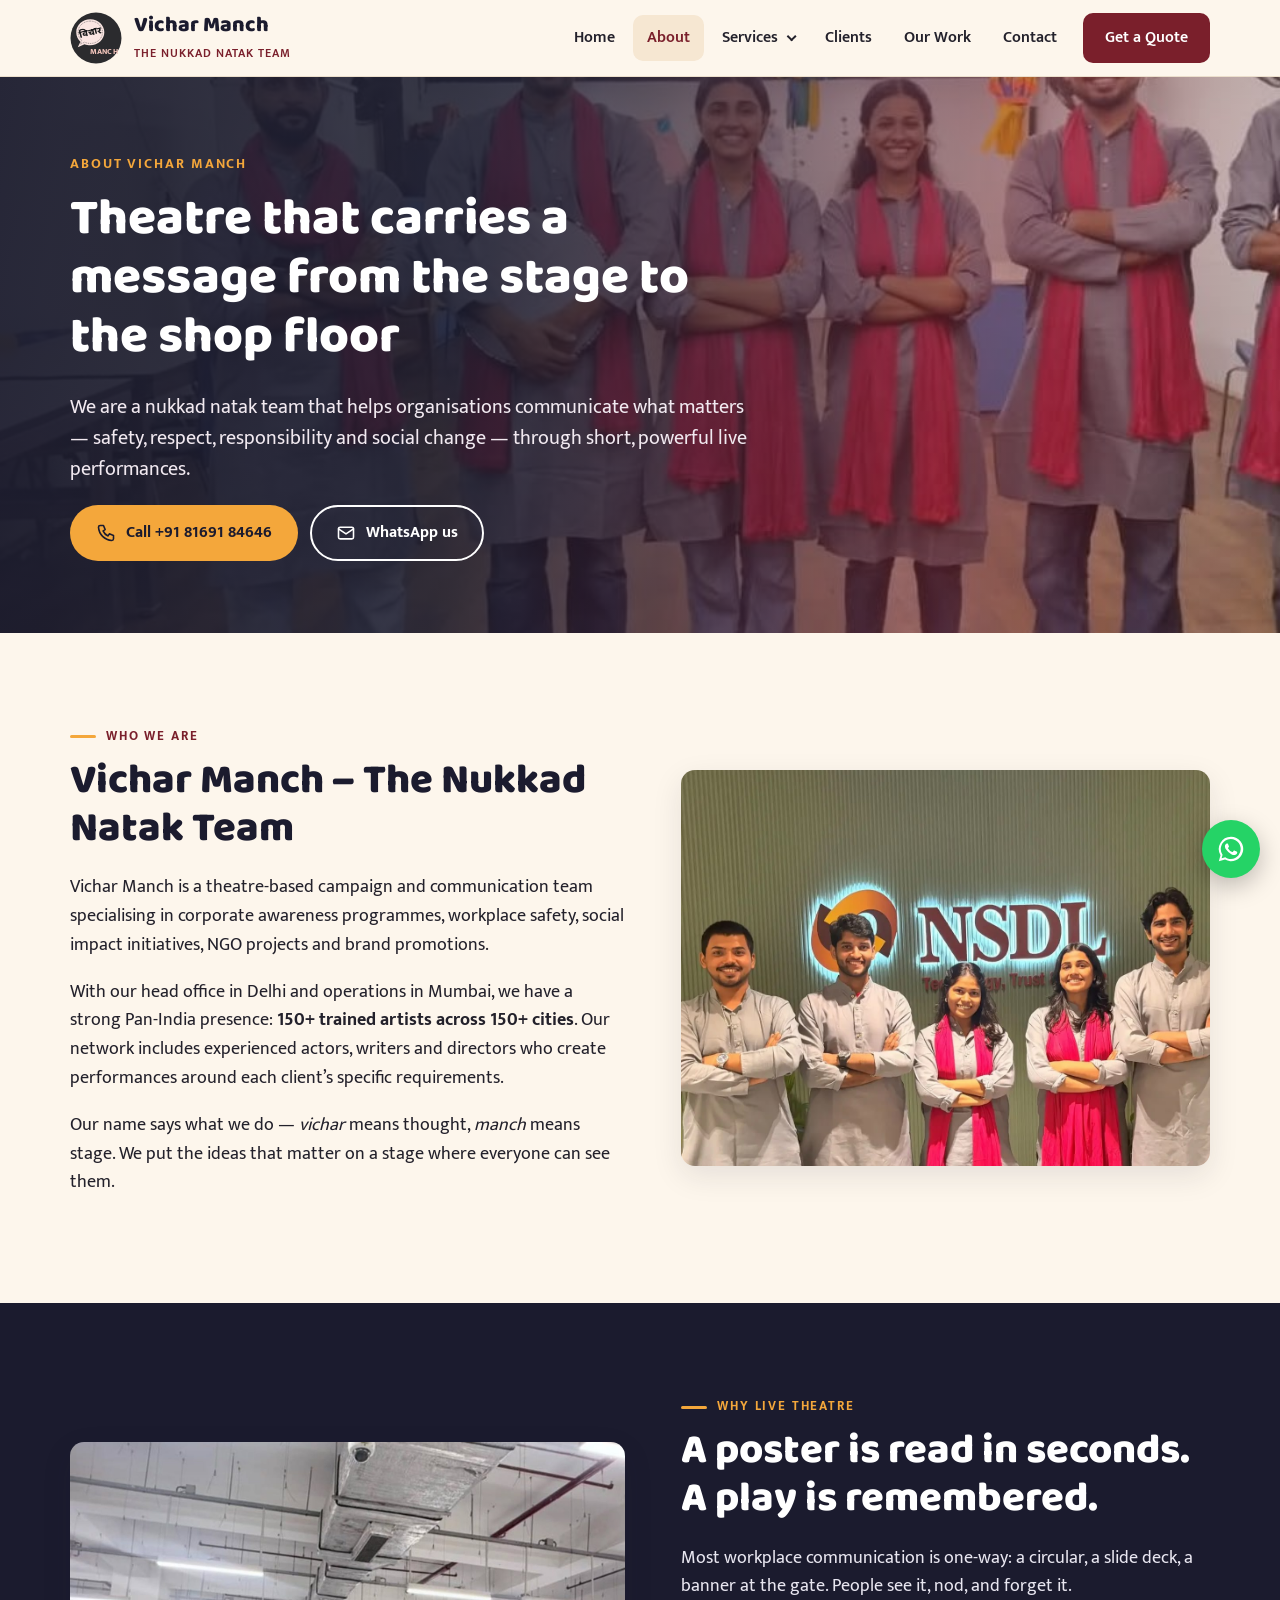
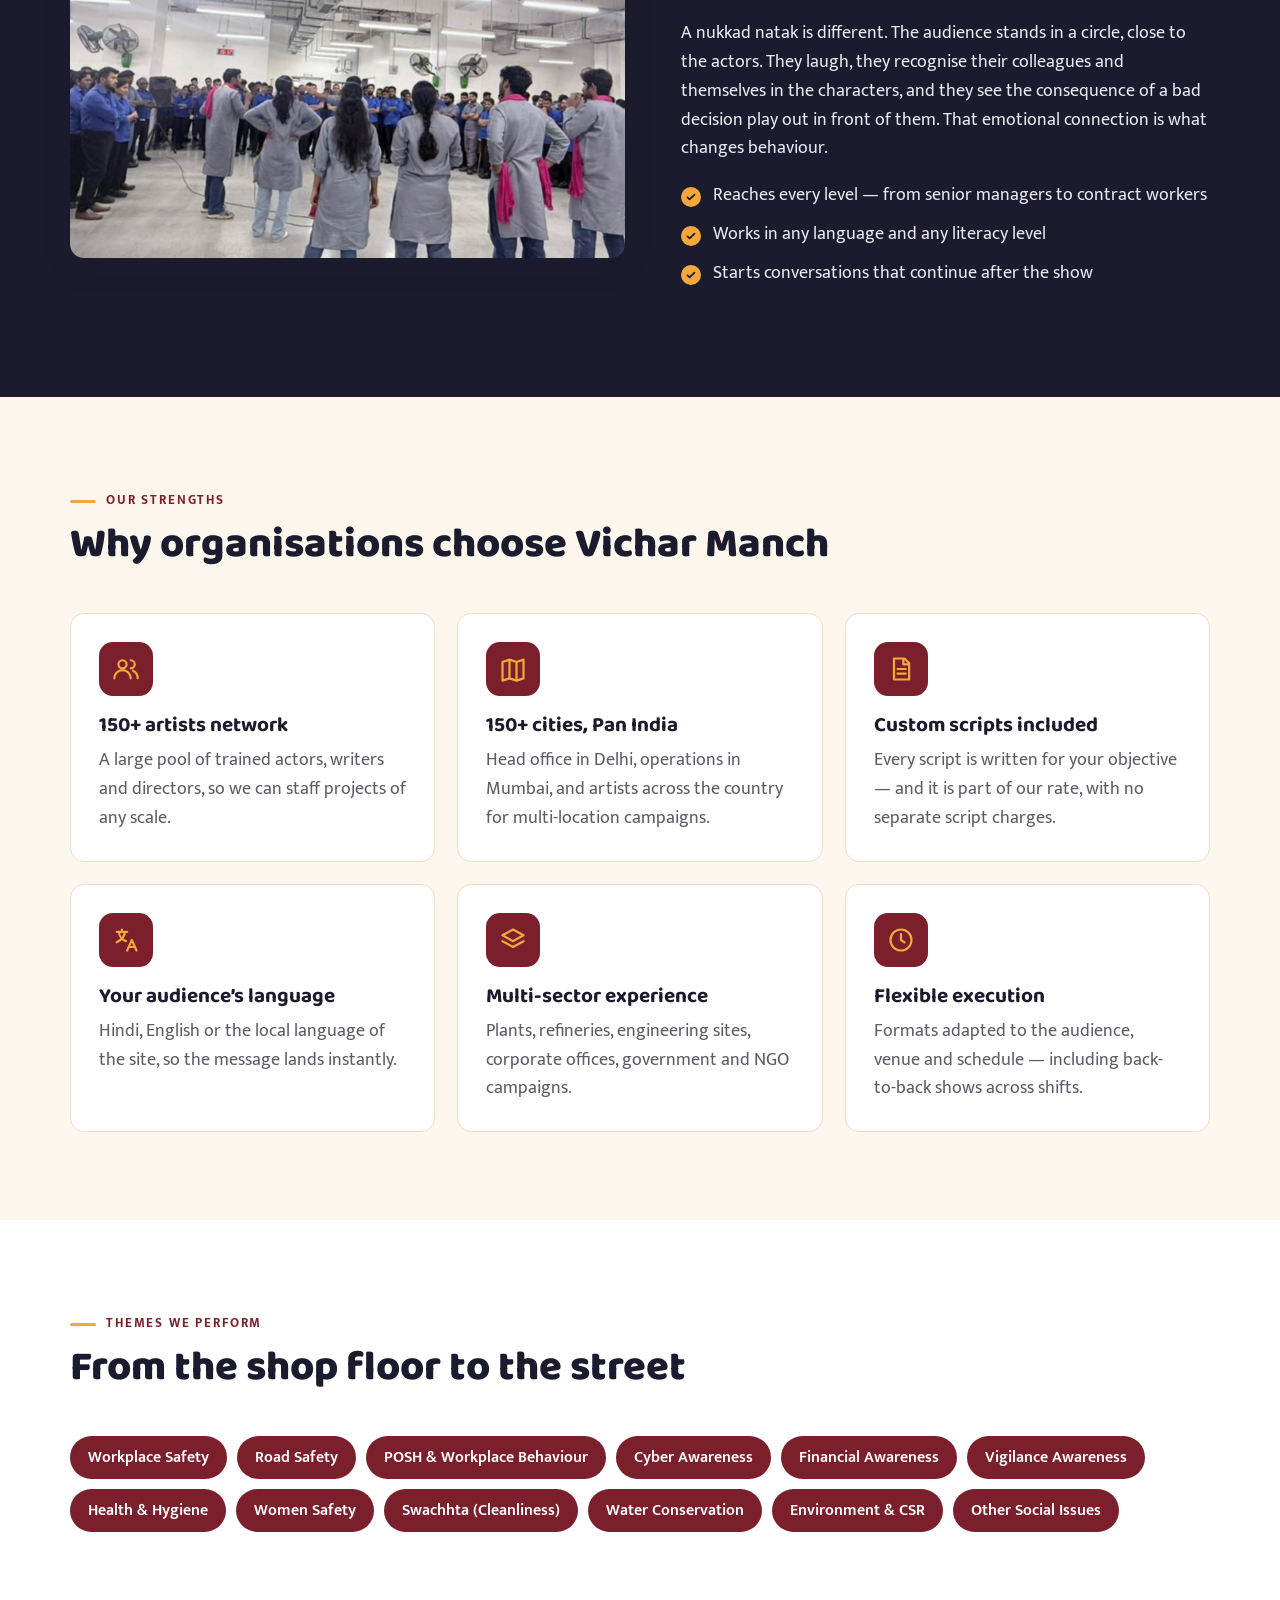
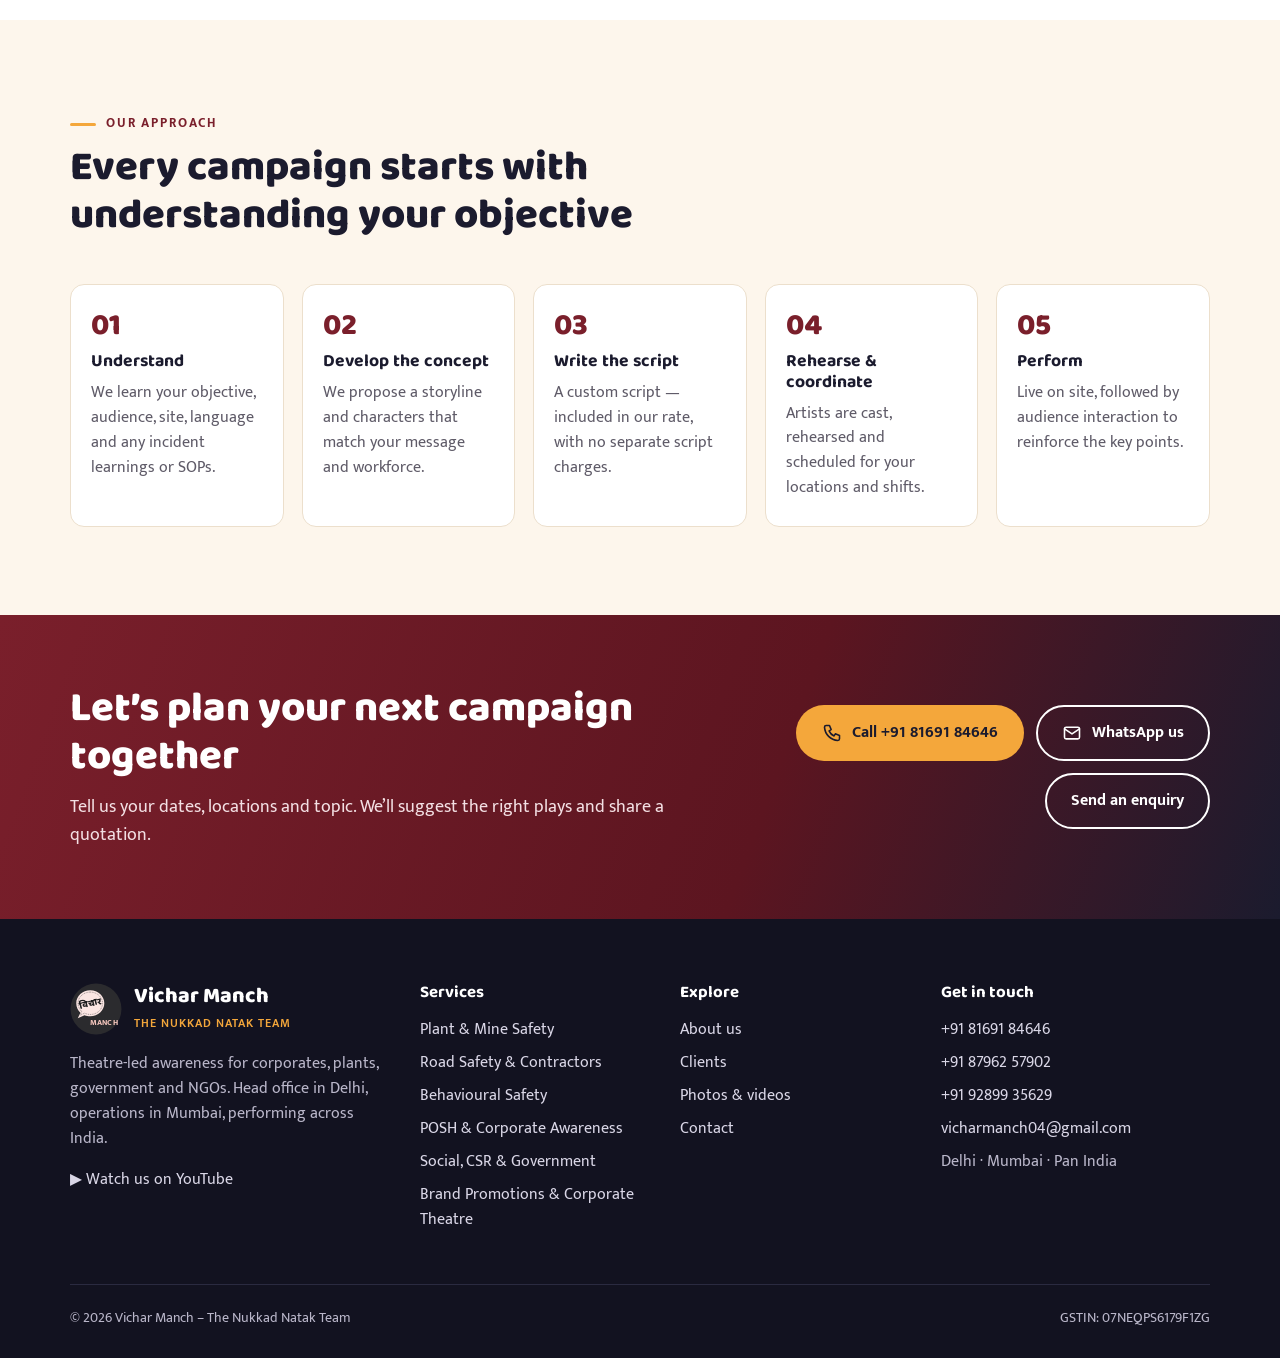
==== site/about.html @ 6f8fef76 "Fix Netlify "Page not found": publish the site/ folder Netlify was serving the repository root, whic" ====
<!doctype html>
<html lang="en">
<head>
<meta charset="utf-8">
<meta name="viewport" content="width=device-width, initial-scale=1">
<title>About Us | Vichar Manch</title>
<meta name="description" content="About Vichar Manch, a Delhi and Mumbai based nukkad natak team with 150+ artists across 150+ cities, creating custom awareness plays for corporates, government and NGOs.">
<link rel="canonical" href="https://vichaarmanch.netlify.app/about.html">
<meta property="og:type" content="website">
<meta property="og:title" content="About Us | Vichar Manch">
<meta property="og:description" content="About Vichar Manch, a Delhi and Mumbai based nukkad natak team with 150+ artists across 150+ cities, creating custom awareness plays for corporates, government and NGOs.">
<meta property="og:image" content="https://vichaarmanch.netlify.app/assets/img/team-dhol.jpg">
<meta name="theme-color" content="#7a1f2b">
<link rel="icon" href="assets/img/logo.svg" type="image/svg+xml">
<link rel="preconnect" href="https://fonts.googleapis.com">
<link rel="preconnect" href="https://fonts.gstatic.com" crossorigin>
<link href="https://fonts.googleapis.com/css2?family=Baloo+2:wght@600;700;800&family=Mukta:wght@400;500;600;700;800&display=swap" rel="stylesheet">
<link rel="stylesheet" href="assets/css/style.css">
<script type="application/ld+json">{"@context": "https://schema.org", "@type": "PerformingGroup", "name": "Vichar Manch – The Nukkad Natak Team", "alternateName": "Vichar Manch", "email": "vicharmanch04@gmail.com", "telephone": ["+918169184646", "+918796257902", "+919289935629"], "areaServed": "India", "sameAs": ["https://www.youtube.com/@Vicharmanchnukkadteam"], "address": {"@type": "PostalAddress", "addressLocality": "Delhi", "addressCountry": "IN"}, "description": "Nukkad natak (street theatre) team for corporate safety, POSH, CSR, government and brand awareness campaigns across India."}</script>
</head>
<body>
<a class="skip" href="#main">Skip to content</a>
<header class="site-header">
  <div class="wrap nav">
    <a class="brand" href="index.html" aria-label="Vichar Manch home"><svg viewBox="0 0 200 200" role="img" aria-label="Vichar Manch logo">
<circle cx="100" cy="100" r="98" fill="#2b2b2e"/>
<path d="M78 28c-30 0-54 22-54 50 0 14 6 27 16 36l-10 22 26-12c7 3 14 4 22 4 30 0 54-22 54-50S108 28 78 28z" fill="#fbe6e3"/>
<path d="M78 35c-26 0-47 19-47 43 0 12 5 23 14 31l-6 15 17-8c7 3 14 5 22 5 26 0 47-19 47-43S104 35 78 35z" fill="none" stroke="#2b2b2e" stroke-width="1.6" stroke-dasharray="4 3"/>
<text x="78" y="90" text-anchor="middle" font-family="'Baloo 2','Mukta',sans-serif" font-weight="800" font-size="36" fill="#1d1d1f" transform="rotate(-14 78 80)">विचार</text>
<text x="130" y="162" text-anchor="middle" font-family="'Mukta',Arial,sans-serif" font-weight="800" font-size="30" letter-spacing="1" fill="#f2c4bb">MANCH</text>
</svg><span><span class="brand-name">Vichar Manch</span><span class="brand-sub">The Nukkad Natak Team</span></span></a>
    <button class="nav-toggle" aria-label="Open menu" aria-expanded="false" aria-controls="menu"><span></span><span></span><span></span></button>
    <ul class="menu" id="menu">
      <li><a href="index.html">Home</a></li><li><a href="about.html" aria-current="page">About</a></li><li class="has-sub"><a href="services.html">Services</a><ul class="submenu"><li><a href="services/plant-mine-safety-plays.html">Plant &amp; Mine Safety</a></li><li><a href="services/road-safety-contractor-awareness.html">Road Safety &amp; Contractors</a></li><li><a href="services/behavioural-safety.html">Behavioural Safety</a></li><li><a href="services/posh-corporate-awareness.html">POSH &amp; Corporate Awareness</a></li><li><a href="services/social-awareness-csr-government.html">Social, CSR &amp; Government</a></li><li><a href="services/brand-promotions-corporate-theatre.html">Brand Promotions &amp; Corporate Theatre</a></li></ul></li><li><a href="clients.html">Clients</a></li><li><a href="gallery.html">Our Work</a></li><li><a href="contact.html">Contact</a></li>
      <li class="nav-cta"><a class="btn btn-maroon" href="contact.html">Get a Quote</a></li>
    </ul>
  </div>
</header>
<main id="main">
<section class="hero page-hero">
  <div class="hero-bg" style="background-image:url('assets/img/team-dhol.jpg')" aria-hidden="true"></div>
  <div class="wrap">
    <span class="eyebrow">About Vichar Manch</span>
    <h1>Theatre that carries a message from the stage to the shop floor</h1>
    <p class="lead">We are a nukkad natak team that helps organisations communicate what matters — safety, respect, responsibility and social change — through short, powerful live performances.</p>
    
    <div class="btn-row"><a class="btn btn-gold" href="tel:+918169184646"><svg class="" viewBox="0 0 24 24" fill="none" stroke="currentColor" stroke-width="1.9" stroke-linecap="round" stroke-linejoin="round" aria-hidden="true"><path d="M5 3h4l2 5-2.5 1.5a11 11 0 0 0 6 6L16 13l5 2v4a2 2 0 0 1-2 2A17 17 0 0 1 3 5a2 2 0 0 1 2-2z"/></svg>Call +91 81691 84646</a><a class="btn btn-ghost" href="https://wa.me/918169184646" target="_blank" rel="noopener"><svg class="" viewBox="0 0 24 24" fill="none" stroke="currentColor" stroke-width="1.9" stroke-linecap="round" stroke-linejoin="round" aria-hidden="true"><rect x="3" y="5" width="18" height="14" rx="2"/><path d="M3 7l9 6 9-6"/></svg>WhatsApp us</a></div>
  </div>
</section><section class="section"><div class="wrap split">
  <div class="reveal">
    <span class="kicker">Who we are</span>
    <h2>Vichar Manch – The Nukkad Natak Team</h2>
    <p>Vichar Manch is a theatre-based campaign and communication team specialising in corporate awareness programmes, workplace safety, social impact initiatives, NGO projects and brand promotions.</p>
    <p>With our head office in Delhi and operations in Mumbai, we have a strong Pan-India presence: <b>150+ trained artists across 150+ cities</b>. Our network includes experienced actors, writers and directors who create performances around each client’s specific requirements.</p>
    <p>Our name says what we do — <i>vichar</i> means thought, <i>manch</i> means stage. We put the ideas that matter on a stage where everyone can see them.</p>
  </div>
  <div class="photo-stack reveal"><img src="assets/img/nsdl-1.jpg" alt="Vichar Manch team at NSDL" loading="lazy"></div>
</div></section><section class="section dark"><div class="wrap split reverse">
  <div class="reveal">
    <span class="kicker">Why live theatre</span>
    <h2>A poster is read in seconds. A play is remembered.</h2>
    <p>Most workplace communication is one-way: a circular, a slide deck, a banner at the gate. People see it, nod, and forget it.</p>
    <p>A nukkad natak is different. The audience stands in a circle, close to the actors. They laugh, they recognise their colleagues and themselves in the characters, and they see the consequence of a bad decision play out in front of them. That emotional connection is what changes behaviour.</p>
    <ul class="checks"><li>Reaches every level — from senior managers to contract workers</li><li>Works in any language and any literacy level</li><li>Starts conversations that continue after the show</li></ul>
  </div>
  <div class="photo-stack reveal"><img src="assets/img/plant-hall-performance-4.jpg" alt="Plant workers standing in a circle around a Vichar Manch performance" loading="lazy"></div>
</div></section><section class="section"><div class="wrap">
  <div class="section-head reveal"><span class="kicker">Our strengths</span><h2>Why organisations choose Vichar Manch</h2></div>
  <div class="grid grid-3"><div class="card reveal"><span class="icon"><svg class="" viewBox="0 0 24 24" fill="none" stroke="currentColor" stroke-width="1.9" stroke-linecap="round" stroke-linejoin="round" aria-hidden="true"><circle cx="9" cy="8" r="3.5"/><path d="M2 20a7 7 0 0 1 14 0M16 4.5a3.5 3.5 0 0 1 0 7M18 13.5a7 7 0 0 1 4 6.5"/></svg></span><h3>150+ artists network</h3><p>A large pool of trained actors, writers and directors, so we can staff projects of any scale.</p></div><div class="card reveal"><span class="icon"><svg class="" viewBox="0 0 24 24" fill="none" stroke="currentColor" stroke-width="1.9" stroke-linecap="round" stroke-linejoin="round" aria-hidden="true"><path d="M9 4l6 2 6-2v16l-6 2-6-2-6 2V6zM9 4v16M15 6v16"/></svg></span><h3>150+ cities, Pan India</h3><p>Head office in Delhi, operations in Mumbai, and artists across the country for multi-location campaigns.</p></div><div class="card reveal"><span class="icon"><svg class="" viewBox="0 0 24 24" fill="none" stroke="currentColor" stroke-width="1.9" stroke-linecap="round" stroke-linejoin="round" aria-hidden="true"><path d="M6 3h9l4 4v14H6zM14 3v5h5M9 12h7M9 16h7"/></svg></span><h3>Custom scripts included</h3><p>Every script is written for your objective — and it is part of our rate, with no separate script charges.</p></div><div class="card reveal"><span class="icon"><svg class="" viewBox="0 0 24 24" fill="none" stroke="currentColor" stroke-width="1.9" stroke-linecap="round" stroke-linejoin="round" aria-hidden="true"><path d="M4 5h9M8.5 3v2M6 5c0 4 3 7 6 8M11 5c0 4-3 7-7 9M13 21l4-9 4 9M14.5 18h5"/></svg></span><h3>Your audience’s language</h3><p>Hindi, English or the local language of the site, so the message lands instantly.</p></div><div class="card reveal"><span class="icon"><svg class="" viewBox="0 0 24 24" fill="none" stroke="currentColor" stroke-width="1.9" stroke-linecap="round" stroke-linejoin="round" aria-hidden="true"><path d="M12 3l9 5-9 5-9-5zM3 13l9 5 9-5"/></svg></span><h3>Multi-sector experience</h3><p>Plants, refineries, engineering sites, corporate offices, government and NGO campaigns.</p></div><div class="card reveal"><span class="icon"><svg class="" viewBox="0 0 24 24" fill="none" stroke="currentColor" stroke-width="1.9" stroke-linecap="round" stroke-linejoin="round" aria-hidden="true"><circle cx="12" cy="12" r="9"/><path d="M12 7v5l3 2"/></svg></span><h3>Flexible execution</h3><p>Formats adapted to the audience, venue and schedule — including back-to-back shows across shifts.</p></div></div>
</div></section><section class="section alt"><div class="wrap">
  <div class="section-head reveal"><span class="kicker">Themes we perform</span><h2>From the shop floor to the street</h2></div>
  <ul class="pills reveal"><li>Workplace Safety</li><li>Road Safety</li><li>POSH &amp; Workplace Behaviour</li><li>Cyber Awareness</li><li>Financial Awareness</li><li>Vigilance Awareness</li><li>Health &amp; Hygiene</li><li>Women Safety</li><li>Swachhta (Cleanliness)</li><li>Water Conservation</li><li>Environment &amp; CSR</li><li>Other Social Issues</li></ul>
</div></section><section class="section"><div class="wrap">
  <div class="section-head reveal"><span class="kicker">Our approach</span><h2>Every campaign starts with understanding your objective</h2></div>
  <ol class="steps"><li class="reveal"><h3>Understand</h3><p>We learn your objective, audience, site, language and any incident learnings or SOPs.</p></li><li class="reveal"><h3>Develop the concept</h3><p>We propose a storyline and characters that match your message and workforce.</p></li><li class="reveal"><h3>Write the script</h3><p>A custom script — included in our rate, with no separate script charges.</p></li><li class="reveal"><h3>Rehearse &amp; coordinate</h3><p>Artists are cast, rehearsed and scheduled for your locations and shifts.</p></li><li class="reveal"><h3>Perform</h3><p>Live on site, followed by audience interaction to reinforce the key points.</p></li></ol>
</div></section><section class="cta"><div class="wrap">
  <div><h2>Let’s plan your next campaign together</h2><p>Tell us your dates, locations and topic. We’ll suggest the right plays and share a quotation.</p></div>
  <div class="btn-row"><a class="btn btn-gold" href="tel:+918169184646"><svg class="" viewBox="0 0 24 24" fill="none" stroke="currentColor" stroke-width="1.9" stroke-linecap="round" stroke-linejoin="round" aria-hidden="true"><path d="M5 3h4l2 5-2.5 1.5a11 11 0 0 0 6 6L16 13l5 2v4a2 2 0 0 1-2 2A17 17 0 0 1 3 5a2 2 0 0 1 2-2z"/></svg>Call +91 81691 84646</a><a class="btn btn-ghost" href="https://wa.me/918169184646" target="_blank" rel="noopener"><svg class="" viewBox="0 0 24 24" fill="none" stroke="currentColor" stroke-width="1.9" stroke-linecap="round" stroke-linejoin="round" aria-hidden="true"><rect x="3" y="5" width="18" height="14" rx="2"/><path d="M3 7l9 6 9-6"/></svg>WhatsApp us</a><a class="btn btn-ghost" href="contact.html">Send an enquiry</a></div>
</div></section>
</main>
<footer class="site-footer">
  <div class="wrap">
    <div class="foot-grid">
      <div>
        <a class="brand" href="index.html"><svg viewBox="0 0 200 200" role="img" aria-label="Vichar Manch logo">
<circle cx="100" cy="100" r="98" fill="#2b2b2e"/>
<path d="M78 28c-30 0-54 22-54 50 0 14 6 27 16 36l-10 22 26-12c7 3 14 4 22 4 30 0 54-22 54-50S108 28 78 28z" fill="#fbe6e3"/>
<path d="M78 35c-26 0-47 19-47 43 0 12 5 23 14 31l-6 15 17-8c7 3 14 5 22 5 26 0 47-19 47-43S104 35 78 35z" fill="none" stroke="#2b2b2e" stroke-width="1.6" stroke-dasharray="4 3"/>
<text x="78" y="90" text-anchor="middle" font-family="'Baloo 2','Mukta',sans-serif" font-weight="800" font-size="36" fill="#1d1d1f" transform="rotate(-14 78 80)">विचार</text>
<text x="130" y="162" text-anchor="middle" font-family="'Mukta',Arial,sans-serif" font-weight="800" font-size="30" letter-spacing="1" fill="#f2c4bb">MANCH</text>
</svg><span><span class="brand-name">Vichar Manch</span><span class="brand-sub">The Nukkad Natak Team</span></span></a>
        <p>Theatre-led awareness for corporates, plants, government and NGOs. Head office in Delhi, operations in Mumbai, performing across India.</p>
        <p><a href="https://www.youtube.com/@Vicharmanchnukkadteam" target="_blank" rel="noopener">▶ Watch us on YouTube</a></p>
      </div>
      <div><h4>Services</h4><ul><li><a href="services/plant-mine-safety-plays.html">Plant &amp; Mine Safety</a></li><li><a href="services/road-safety-contractor-awareness.html">Road Safety &amp; Contractors</a></li><li><a href="services/behavioural-safety.html">Behavioural Safety</a></li><li><a href="services/posh-corporate-awareness.html">POSH &amp; Corporate Awareness</a></li><li><a href="services/social-awareness-csr-government.html">Social, CSR &amp; Government</a></li><li><a href="services/brand-promotions-corporate-theatre.html">Brand Promotions &amp; Corporate Theatre</a></li></ul></div>
      <div><h4>Explore</h4><ul>
        <li><a href="about.html">About us</a></li><li><a href="clients.html">Clients</a></li>
        <li><a href="gallery.html">Photos & videos</a></li><li><a href="contact.html">Contact</a></li></ul></div>
      <div><h4>Get in touch</h4><ul><li><a href="tel:+918169184646">+91 81691 84646</a></li><li><a href="tel:+918796257902">+91 87962 57902</a></li><li><a href="tel:+919289935629">+91 92899 35629</a></li>
        <li><a href="mailto:vicharmanch04@gmail.com">vicharmanch04@gmail.com</a></li><li>Delhi · Mumbai · Pan India</li></ul></div>
    </div>
    <div class="foot-bottom"><span>© <span id="year">2026</span> Vichar Manch – The Nukkad Natak Team</span><span>GSTIN: 07NEQPS6179F1ZG</span></div>
  </div>
</footer>
<a class="float-call" href="tel:+918169184646" aria-label="Call Vichar Manch"><svg class="" viewBox="0 0 24 24" fill="none" stroke="currentColor" stroke-width="1.9" stroke-linecap="round" stroke-linejoin="round" aria-hidden="true"><path d="M5 3h4l2 5-2.5 1.5a11 11 0 0 0 6 6L16 13l5 2v4a2 2 0 0 1-2 2A17 17 0 0 1 3 5a2 2 0 0 1 2-2z"/></svg></a>
<a class="float-wa" href="https://wa.me/918169184646?text=Hello Vichar Manch, I would like to know more about your nukkad natak performances." target="_blank" rel="noopener" aria-label="Chat on WhatsApp"><svg viewBox="0 0 32 32" aria-hidden="true"><path fill="#fff" d="M16 3a13 13 0 0 0-11.2 19.6L3 29l6.6-1.7A13 13 0 1 0 16 3zm0 23.6c-2 0-4-.5-5.7-1.6l-.4-.2-3.9 1 1-3.8-.3-.4A10.6 10.6 0 1 1 16 26.6zm5.8-7.9c-.3-.2-1.9-.9-2.2-1-.3-.1-.5-.2-.7.2l-1 1.2c-.2.2-.4.2-.7.1a8.7 8.7 0 0 1-4.3-3.8c-.3-.6.3-.5.9-1.7.1-.2 0-.4 0-.6l-1-2.4c-.3-.6-.5-.5-.7-.5h-.6a1.2 1.2 0 0 0-.9.4 3.6 3.6 0 0 0-1.1 2.7 6.3 6.3 0 0 0 1.3 3.3 14.4 14.4 0 0 0 5.5 4.9c2 .9 2.8.9 3.9.8.6-.1 1.9-.8 2.2-1.6.3-.8.3-1.4.2-1.6-.1-.1-.3-.2-.6-.4z"/></svg></a>
<script src="assets/js/main.js" defer></script>
</body>
</html>
---- site/assets/css/style.css ----
/* Vichar Manch — site styles */
:root {
  --maroon: #7a1f2b;
  --maroon-dark: #5c1520;
  --gold: #f4a73b;
  --gold-soft: #fbd9a0;
  --navy: #1b1b2e;
  --navy-2: #26263d;
  --cream: #fdf6ec;
  --paper: #ffffff;
  --ink: #23212b;
  --muted: #5f5b68;
  --line: #ecdfcc;
  --pink: #e0457b;
  --radius: 14px;
  --shadow: 0 10px 30px rgba(27, 27, 46, .10);
  --wrap: 1180px;
  --font-body: 'Mukta', 'Noto Sans Devanagari', system-ui, -apple-system, 'Segoe UI', Arial, sans-serif;
  --font-display: 'Baloo 2', 'Mukta', system-ui, sans-serif;
}

*, *::before, *::after { box-sizing: border-box; }
html { scroll-behavior: smooth; overflow-x: clip; }
body { overflow-x: clip; }
body {
  margin: 0;
  font-family: var(--font-body);
  font-size: 18px;
  line-height: 1.6;
  color: var(--ink);
  background: var(--cream);
  -webkit-font-smoothing: antialiased;
}
img { max-width: 100%; display: block; }
a { color: var(--maroon); }
h1, h2, h3, h4 { font-family: var(--font-display); line-height: 1.15; margin: 0 0 .5em; color: var(--navy); }
h1 { font-size: clamp(2.2rem, 5.2vw, 3.8rem); font-weight: 800; }
h2 { font-size: clamp(1.8rem, 3.6vw, 2.6rem); font-weight: 800; }
h3 { font-size: 1.3rem; font-weight: 700; }
p { margin: 0 0 1em; }
.wrap { width: 100%; max-width: var(--wrap); margin: 0 auto; padding: 0 20px; }
.skip { position: absolute; left: -999px; top: 0; background: var(--gold); padding: 8px 14px; z-index: 100; }
.skip:focus { left: 10px; top: 10px; }

/* ---------- Header ---------- */
.site-header {
  position: sticky; top: 0; z-index: 50;
  background: rgba(253, 246, 236, .94);
  backdrop-filter: blur(10px);
  border-bottom: 1px solid var(--line);
}
.nav { display: flex; align-items: center; justify-content: space-between; height: 76px; gap: 20px; }
.brand { display: flex; align-items: center; gap: 12px; text-decoration: none; color: var(--navy); }
.brand svg { width: 52px; height: 52px; flex: none; }
.brand-name { font-family: var(--font-display); font-weight: 800; font-size: 1.35rem; line-height: 1; }
.brand-sub { display: block; font-size: .78rem; font-weight: 600; letter-spacing: .08em; text-transform: uppercase; color: var(--maroon); margin-top: 4px; }
.menu { display: flex; align-items: center; gap: 4px; list-style: none; margin: 0; padding: 0; }
.menu > li { position: relative; }
.menu a { display: block; padding: 10px 14px; border-radius: 10px; text-decoration: none; color: var(--ink); font-weight: 600; font-size: 1rem; }
.menu a:hover, .menu a[aria-current="page"] { color: var(--maroon); background: #f6e7d2; }
.menu .has-sub > a::after { content: ""; display: inline-block; width: 7px; height: 7px; margin-left: 8px; border-right: 2px solid currentColor; border-bottom: 2px solid currentColor; transform: rotate(45deg) translateY(-3px); }
.submenu {
  position: absolute; top: 100%; left: 0; min-width: 290px; padding: 8px;
  list-style: none; margin: 0; background: var(--paper); border-radius: var(--radius); box-shadow: var(--shadow);
  opacity: 0; visibility: hidden; transform: translateY(6px); transition: .18s ease;
}
.has-sub:hover .submenu, .has-sub:focus-within .submenu { opacity: 1; visibility: visible; transform: none; }
.submenu a { font-weight: 500; }
.nav-cta { margin-left: 8px; }
.menu .nav-cta a.btn { color: #fff; background: var(--maroon); padding: 10px 20px; }
.menu .nav-cta a.btn:hover { background: var(--maroon-dark); }
.nav-toggle { display: none; background: none; border: 0; padding: 10px; cursor: pointer; }
.nav-toggle span { display: block; width: 26px; height: 3px; margin: 5px 0; background: var(--navy); border-radius: 2px; transition: .2s; }

/* ---------- Buttons ---------- */
.btn {
  display: inline-flex; align-items: center; justify-content: center; gap: 10px;
  padding: 13px 24px; border-radius: 999px; border: 2px solid transparent;
  font-family: var(--font-body); font-weight: 700; font-size: 1rem; text-decoration: none; cursor: pointer;
  transition: transform .15s ease, background .15s ease, color .15s ease;
}
.btn:hover { transform: translateY(-2px); }
.btn svg { width: 20px; height: 20px; flex: none; }
.btn-gold { background: var(--gold); color: var(--navy); }
.btn-gold:hover { background: #f7b65a; }
.btn-maroon { background: var(--maroon); color: #fff; }
.btn-maroon:hover { background: var(--maroon-dark); }
.btn-ghost { border-color: currentColor; color: #fff; background: transparent; }
.btn-ghost-dark { border-color: var(--navy); color: var(--navy); background: transparent; }
.btn-wa { background: #25d366; color: #0b3d1f; }
.btn-row { display: flex; flex-wrap: wrap; gap: 12px; }

/* ---------- Hero ---------- */
.hero { position: relative; color: #fff; background: var(--navy); overflow: hidden; }
.hero-bg { position: absolute; inset: 0; background-position: center; background-size: cover; background-repeat: no-repeat; }
.hero::after {
  content: ""; position: absolute; inset: 0;
  background: linear-gradient(100deg, rgba(27,27,46,.94) 0%, rgba(27,27,46,.82) 38%, rgba(122,31,43,.45) 75%, rgba(122,31,43,.15) 100%);
}
@media (max-width: 900px) {
  .hero::after { background: linear-gradient(180deg, rgba(27,27,46,.80), rgba(27,27,46,.92) 55%, rgba(122,31,43,.88)); }
}
.hero .wrap { position: relative; z-index: 1; padding-top: 96px; padding-bottom: 96px; }
.hero h1 { color: #fff; max-width: 15ch; }
.hero h1 em { font-style: normal; color: var(--gold); }
.hero .lead { font-size: 1.22rem; max-width: 58ch; color: #f1e9f0; }
.eyebrow { display: inline-block; font-weight: 700; font-size: .85rem; letter-spacing: .14em; text-transform: uppercase; color: var(--gold); margin-bottom: 14px; }
.hero-tags { display: flex; flex-wrap: wrap; gap: 8px; margin: 0 0 28px; padding: 0; list-style: none; }
.hero-tags li { padding: 5px 14px; border: 1px solid rgba(244,167,59,.55); border-radius: 999px; font-size: .92rem; color: var(--gold-soft); }
.page-hero .wrap { padding-top: 72px; padding-bottom: 72px; }
.page-hero h1 { max-width: 22ch; font-size: clamp(2rem, 4.4vw, 3.2rem); }
.crumbs { font-size: .92rem; margin-bottom: 14px; color: #d9cfe0; }
.crumbs a { color: var(--gold-soft); text-decoration: none; }

/* ---------- Stats ---------- */
.stats { background: var(--maroon); color: #fff; }
.stats-grid { display: grid; grid-template-columns: repeat(4, 1fr); }
.stat { padding: 30px 16px; text-align: center; border-right: 1px solid rgba(255,255,255,.15); }
.stat:last-child { border-right: 0; }
.stat b { display: block; font-family: var(--font-display); font-size: clamp(1.8rem, 3.4vw, 2.6rem); line-height: 1.05; color: var(--gold); }
.stat span { font-size: .98rem; color: #f6e3e6; }

/* ---------- Sections ---------- */
.section { padding: 88px 0; }
.section.alt { background: var(--paper); }
.section.dark { background: var(--navy); color: #e8e6f0; }
.section.dark h2, .section.dark h3 { color: #fff; }
.section-head { max-width: 760px; margin-bottom: 44px; }
.section-head.center { margin-left: auto; margin-right: auto; text-align: center; }
.section-head p { color: var(--muted); font-size: 1.1rem; }
.section.dark .section-head p { color: #c9c6d8; }
.kicker { display: inline-block; font-weight: 700; font-size: .82rem; letter-spacing: .14em; text-transform: uppercase; color: var(--maroon); margin-bottom: 10px; }
.section.dark .kicker { color: var(--gold); }
.kicker::before { content: ""; display: inline-block; width: 26px; height: 3px; background: var(--gold); vertical-align: middle; margin-right: 10px; border-radius: 2px; }

.split { display: grid; grid-template-columns: 1.05fr 1fr; gap: 56px; align-items: center; }
.split.reverse > :first-child { order: 2; }
.photo-stack { position: relative; }
.photo-stack img { border-radius: var(--radius); box-shadow: var(--shadow); width: 100%; aspect-ratio: 4/3; object-fit: cover; }
.photo-stack .badge {
  position: absolute; left: -18px; bottom: -22px; background: var(--gold); color: var(--navy);
  padding: 16px 22px; border-radius: var(--radius); box-shadow: var(--shadow); font-weight: 700; line-height: 1.2;
}
.photo-stack .badge b { display: block; font-family: var(--font-display); font-size: 2rem; }
.quote {
  border-left: 4px solid var(--gold); padding: 6px 0 6px 20px; margin: 24px 0;
  font-family: var(--font-display); font-size: 1.35rem; font-weight: 600; color: var(--maroon); line-height: 1.35;
}
.checks { list-style: none; padding: 0; margin: 0 0 1.2em; }
.checks li { position: relative; padding-left: 32px; margin-bottom: 10px; }
.checks li::before {
  content: ""; position: absolute; left: 0; top: 6px; width: 20px; height: 20px; border-radius: 50%;
  background: var(--gold) url("data:image/svg+xml,%3Csvg xmlns='http://www.w3.org/2000/svg' viewBox='0 0 20 20'%3E%3Cpath d='M5 10.5l3 3 7-7' fill='none' stroke='%231b1b2e' stroke-width='2.4' stroke-linecap='round' stroke-linejoin='round'/%3E%3C/svg%3E") center/14px no-repeat;
}

/* ---------- Cards ---------- */
.grid { display: grid; gap: 22px; }
.grid-3 { grid-template-columns: repeat(3, 1fr); }
.grid-2 { grid-template-columns: repeat(2, 1fr); }
.grid-4 { grid-template-columns: repeat(4, 1fr); }
.card {
  background: var(--paper); border-radius: var(--radius); padding: 28px; border: 1px solid var(--line);
  transition: transform .18s ease, box-shadow .18s ease;
}
.section.alt .card { background: var(--cream); }
a.card { text-decoration: none; color: inherit; display: flex; flex-direction: column; }
a.card:hover { transform: translateY(-4px); box-shadow: var(--shadow); }
.card h3 { margin-bottom: .4em; }
.card p { color: var(--muted); margin-bottom: 0; }
.card .icon {
  width: 54px; height: 54px; border-radius: 14px; display: grid; place-items: center;
  background: var(--maroon); color: var(--gold); margin-bottom: 18px;
}
.card .icon svg { width: 28px; height: 28px; }
.card .more { margin-top: auto; padding-top: 18px; font-weight: 700; color: var(--maroon); }
.card .more::after { content: " →"; }
.card .tags { margin-top: 14px; font-size: .9rem; color: var(--maroon); font-weight: 600; }
.num-card { position: relative; padding-top: 34px; }
.num-card .n { font-family: var(--font-display); font-weight: 800; font-size: 2.4rem; color: var(--gold); line-height: 1; display: block; margin-bottom: 8px; }
.section.dark .card { background: var(--navy-2); border-color: #34344f; }
.section.dark .card p { color: #c9c6d8; }

/* ---------- Format strip ---------- */
.format { display: grid; grid-template-columns: repeat(5, 1fr); gap: 0; border-radius: var(--radius); overflow: hidden; border: 1px solid #34344f; }
.format div { padding: 26px 20px; background: var(--navy-2); border-right: 1px solid #34344f; }
.format div:last-child { border-right: 0; }
.format b { display: block; color: var(--gold); font-family: var(--font-display); font-size: 1.15rem; margin-bottom: 4px; }
.format span { color: #d3d0e0; font-size: .98rem; }

/* ---------- Steps ---------- */
.steps { display: grid; grid-template-columns: repeat(5, 1fr); gap: 18px; counter-reset: s; list-style: none; padding: 0; margin: 0; }
.steps li { position: relative; background: var(--paper); border: 1px solid var(--line); border-radius: var(--radius); padding: 26px 20px; }
.steps li::before {
  counter-increment: s; content: counter(s, decimal-leading-zero);
  display: block; font-family: var(--font-display); font-weight: 800; font-size: 1.9rem; color: var(--maroon); line-height: 1; margin-bottom: 10px;
}
.steps h3 { font-size: 1.1rem; }
.steps p { font-size: .97rem; color: var(--muted); margin: 0; }

/* ---------- Pills / themes ---------- */
.pills { display: flex; flex-wrap: wrap; gap: 10px; list-style: none; padding: 0; margin: 0; }
.pills li { padding: 9px 18px; border-radius: 999px; background: var(--maroon); color: #fff; font-weight: 600; font-size: .98rem; }
.pills.light li { background: #f6e7d2; color: var(--maroon); }

/* ---------- Clients ---------- */
.clients { display: grid; grid-template-columns: repeat(4, 1fr); gap: 14px; }
.client {
  display: grid; place-items: center; text-align: center; min-height: 92px; padding: 16px;
  background: var(--paper); border: 1px solid var(--line); border-radius: var(--radius);
  font-family: var(--font-display); font-weight: 700; font-size: 1.15rem; color: var(--navy);
}
.client small { display: block; font-family: var(--font-body); font-weight: 500; font-size: .85rem; color: var(--muted); }
.gov-band {
  margin-top: 26px; display: grid; grid-template-columns: auto 1fr; gap: 28px; align-items: center;
  background: var(--navy); color: #e8e6f0; border-radius: var(--radius); padding: 30px 34px;
}
.gov-band h3 { color: var(--gold); margin: 0; }
.gov-band p { margin: 0; }

/* ---------- Gallery ---------- */
.gallery { display: grid; grid-template-columns: repeat(3, 1fr); gap: 16px; }
.gallery figure { margin: 0; position: relative; border-radius: var(--radius); overflow: hidden; background: var(--navy); cursor: zoom-in; }
.gallery img { width: 100%; aspect-ratio: 4/3; object-fit: cover; transition: transform .4s ease; }
.gallery figure:hover img { transform: scale(1.04); }
.gallery figcaption {
  position: absolute; left: 0; right: 0; bottom: 0; padding: 40px 16px 14px; color: #fff; font-weight: 700;
  background: linear-gradient(transparent, rgba(27,27,46,.9));
}
.gallery figcaption small { display: block; font-weight: 500; color: var(--gold-soft); font-size: .85rem; }
.gallery .wide { grid-column: span 2; grid-row: span 2; }
.gallery .wide img { position: absolute; inset: 0; width: 100%; height: 100%; aspect-ratio: auto; }
.site-footer .brand-sub { color: var(--gold); }
.filters { display: flex; flex-wrap: wrap; gap: 8px; margin-bottom: 26px; }
.filters button {
  font: inherit; font-weight: 600; font-size: .98rem; padding: 8px 18px; border-radius: 999px; cursor: pointer;
  border: 1px solid var(--line); background: var(--paper); color: var(--ink);
}
.filters button[aria-pressed="true"] { background: var(--maroon); color: #fff; border-color: var(--maroon); }

.lightbox { position: fixed; inset: 0; z-index: 90; background: rgba(15,15,25,.92); display: none; place-items: center; padding: 24px; }
.lightbox.open { display: grid; }
.lightbox img { max-height: 82vh; width: auto; border-radius: 10px; }
.lightbox p { color: #fff; text-align: center; margin-top: 12px; font-weight: 600; }
.lightbox button { position: absolute; top: 16px; right: 20px; background: none; border: 0; color: #fff; font-size: 2.4rem; cursor: pointer; line-height: 1; }

/* ---------- Videos ---------- */
.videos { display: grid; grid-template-columns: repeat(3, 1fr); gap: 22px; }
.video { background: var(--paper); border-radius: var(--radius); overflow: hidden; border: 1px solid var(--line); }
.section.dark .video { background: var(--navy-2); border-color: #34344f; }
.video-frame { position: relative; aspect-ratio: 16/9; background: #000; }
.video-frame button { all: unset; position: absolute; inset: 0; cursor: pointer; }
.video-frame img { width: 100%; height: 100%; object-fit: cover; opacity: .9; }
.video-frame .play {
  position: absolute; left: 50%; top: 50%; width: 68px; height: 48px; transform: translate(-50%, -50%);
  background: #e62117; border-radius: 12px; display: grid; place-items: center; transition: transform .15s;
}
.video-frame button:hover .play, .video-frame button:focus-visible .play { transform: translate(-50%, -50%) scale(1.08); }
.video-frame .play::after { content: ""; border-left: 18px solid #fff; border-top: 11px solid transparent; border-bottom: 11px solid transparent; margin-left: 4px; }
.video-frame iframe { position: absolute; inset: 0; width: 100%; height: 100%; border: 0; }
.video h3 { font-size: 1.05rem; padding: 16px 18px 4px; margin: 0; }
.video p { font-size: .92rem; padding: 0 18px 16px; margin: 0; color: var(--muted); }
.section.dark .video p { color: #b9b6c9; }

/* ---------- FAQ ---------- */
.faq details { background: var(--paper); border: 1px solid var(--line); border-radius: var(--radius); margin-bottom: 12px; }
.faq summary { cursor: pointer; list-style: none; padding: 20px 56px 20px 24px; font-weight: 700; font-size: 1.08rem; position: relative; }
.faq summary::-webkit-details-marker { display: none; }
.faq summary::after { content: "+"; position: absolute; right: 24px; top: 50%; transform: translateY(-50%); font-size: 1.6rem; color: var(--maroon); }
.faq details[open] summary::after { content: "–"; }
.faq details p { padding: 0 24px 20px; margin: 0; color: var(--muted); }

/* ---------- CTA ---------- */
.cta { background: linear-gradient(110deg, var(--maroon) 0%, var(--maroon-dark) 60%, var(--navy) 100%); color: #fff; }
.cta .wrap { display: grid; grid-template-columns: 1.4fr 1fr; gap: 30px; align-items: center; padding-top: 70px; padding-bottom: 70px; }
.cta h2 { color: #fff; margin-bottom: .3em; }
.cta p { color: #f3dfe3; margin: 0; font-size: 1.1rem; }
.cta .btn-row { justify-content: flex-end; }

/* ---------- Contact ---------- */
.contact-grid { display: grid; grid-template-columns: 1fr 1.1fr; gap: 36px; align-items: start; }
.contact-list { list-style: none; margin: 0; padding: 0; display: grid; gap: 14px; }
.contact-list li { display: grid; grid-template-columns: 50px 1fr; gap: 16px; align-items: start; background: var(--paper); border: 1px solid var(--line); border-radius: var(--radius); padding: 20px; }
.contact-list .ic { width: 50px; height: 50px; border-radius: 12px; background: var(--maroon); color: var(--gold); display: grid; place-items: center; }
.contact-list .ic svg { width: 24px; height: 24px; }
.contact-list b { display: block; font-size: .85rem; letter-spacing: .1em; text-transform: uppercase; color: var(--maroon); }
.contact-list a { color: var(--ink); text-decoration: none; font-weight: 600; font-size: 1.08rem; }
.contact-list a:hover { color: var(--maroon); text-decoration: underline; }
.contact-list .phones a { display: block; }
.form { background: var(--paper); border: 1px solid var(--line); border-radius: var(--radius); padding: 30px; box-shadow: var(--shadow); }
.form h3 { margin-bottom: .2em; }
.form .hint { color: var(--muted); font-size: .98rem; }
.field { margin-bottom: 16px; }
.field label { display: block; font-weight: 700; font-size: .95rem; margin-bottom: 6px; }
.field input, .field select, .field textarea {
  width: 100%; font: inherit; font-size: 1rem; padding: 12px 14px; border-radius: 10px; border: 1px solid #d8cbb7; background: #fffdf9; color: var(--ink);
}
.field input:focus, .field select:focus, .field textarea:focus { outline: 3px solid rgba(244,167,59,.45); border-color: var(--gold); }
.field-row { display: grid; grid-template-columns: 1fr 1fr; gap: 14px; }
.form .btn-row { margin-top: 6px; }

/* ---------- Footer ---------- */
.site-footer { background: #121220; color: #b9b6c9; font-size: .98rem; }
.site-footer .wrap { padding-top: 64px; padding-bottom: 28px; }
.foot-grid { display: grid; grid-template-columns: 1.4fr 1fr 1fr 1.2fr; gap: 36px; }
.site-footer h4 { color: #fff; font-size: 1.05rem; margin-bottom: 14px; }
.site-footer ul { list-style: none; padding: 0; margin: 0; }
.site-footer li { margin-bottom: 8px; }
.site-footer a { color: #d9d6e6; text-decoration: none; }
.site-footer a:hover { color: var(--gold); }
.site-footer .brand { color: #fff; margin-bottom: 16px; }
.foot-bottom { margin-top: 44px; padding-top: 22px; border-top: 1px solid #2a2a40; display: flex; flex-wrap: wrap; justify-content: space-between; gap: 10px; font-size: .9rem; }

/* ---------- Floating buttons ---------- */
.float-wa, .float-call {
  position: fixed; right: 20px; z-index: 60; width: 58px; height: 58px; border-radius: 50%;
  display: grid; place-items: center; box-shadow: 0 8px 24px rgba(0,0,0,.25); transition: transform .15s;
}
.float-wa { bottom: 22px; background: #25d366; }
.float-call { bottom: 92px; background: var(--maroon); color: #fff; display: none; }
.float-wa:hover, .float-call:hover { transform: scale(1.07); }
.float-wa svg, .float-call svg { width: 30px; height: 30px; }

/* ---------- Reveal ---------- */
.reveal { opacity: 0; transform: translateY(18px); transition: opacity .6s ease, transform .6s ease; }
.reveal.in { opacity: 1; transform: none; }
@media (prefers-reduced-motion: reduce) {
  .reveal { opacity: 1; transform: none; transition: none; }
  html { scroll-behavior: auto; }
}

/* ---------- Responsive ---------- */
@media (max-width: 1080px) {
  .grid-4, .clients { grid-template-columns: repeat(3, 1fr); }
  .steps { grid-template-columns: repeat(3, 1fr); }
  .format { grid-template-columns: repeat(3, 1fr); }
  .format div:nth-child(3) { border-right: 0; }
  .format div:nth-child(-n+3) { border-bottom: 1px solid #34344f; }
  .foot-grid { grid-template-columns: 1fr 1fr; }
}
@media (max-width: 900px) {
  .nav-toggle { display: block; }
  .site-header { backdrop-filter: none; background: var(--cream); }
  .menu {
    position: fixed; top: 76px; left: 0; right: 0; bottom: 0; flex-direction: column; align-items: stretch;
    background: var(--cream); padding: 18px 20px 40px; gap: 2px; overflow-y: auto;
    opacity: 0; visibility: hidden; transform: translateY(-8px); transition: opacity .2s ease, transform .2s ease, visibility .2s;
  }
  .menu.open { opacity: 1; visibility: visible; transform: none; }
  .menu a { font-size: 1.12rem; padding: 14px 12px; }
  .submenu { position: static; opacity: 1; visibility: visible; transform: none; box-shadow: none; background: transparent; padding: 0 0 0 14px; min-width: 0; }
  .submenu a { font-size: 1rem; padding: 10px 12px; color: var(--muted); }
  .menu .has-sub > a::after { display: none; }
  .nav-cta { margin: 14px 0 0; }
  .nav-cta .btn { width: 100%; }
  .nav-toggle[aria-expanded="true"] span:nth-child(1) { transform: translateY(8px) rotate(45deg); }
  .nav-toggle[aria-expanded="true"] span:nth-child(2) { opacity: 0; }
  .nav-toggle[aria-expanded="true"] span:nth-child(3) { transform: translateY(-8px) rotate(-45deg); }
  .split, .contact-grid, .cta .wrap { grid-template-columns: 1fr; }
  .split.reverse > :first-child { order: 0; }
  .cta .btn-row { justify-content: flex-start; }
  .grid-3, .videos, .gallery { grid-template-columns: repeat(2, 1fr); }
  .stats-grid { grid-template-columns: repeat(2, 1fr); }
  .stat:nth-child(2) { border-right: 0; }
  .stat:nth-child(-n+2) { border-bottom: 1px solid rgba(255,255,255,.15); }
  .gov-band { grid-template-columns: 1fr; gap: 10px; }
  .float-call { display: grid; }
  .section { padding: 68px 0; }
}
@media (max-width: 620px) {
  body { font-size: 17px; }
  .wrap { padding: 0 16px; }
  .grid-2, .grid-3, .grid-4, .videos, .gallery, .steps { grid-template-columns: 1fr; }
  .clients { grid-template-columns: repeat(2, 1fr); }
  .format { grid-template-columns: 1fr; }
  .format div { border-right: 0; border-bottom: 1px solid #34344f; }
  .format div:last-child { border-bottom: 0; }
  .gallery .wide { grid-column: auto; grid-row: auto; }
  .gallery .wide img { position: static; aspect-ratio: 4/3; height: auto; }
  .field-row { grid-template-columns: 1fr; }
  .foot-grid { grid-template-columns: 1fr; }
  .hero .wrap { padding-top: 64px; padding-bottom: 64px; }
  .brand-name { font-size: 1.15rem; }
  .brand svg { width: 44px; height: 44px; }
  .photo-stack .badge { left: 12px; bottom: -18px; }
  .btn-row .btn { flex: 1 1 auto; }
}
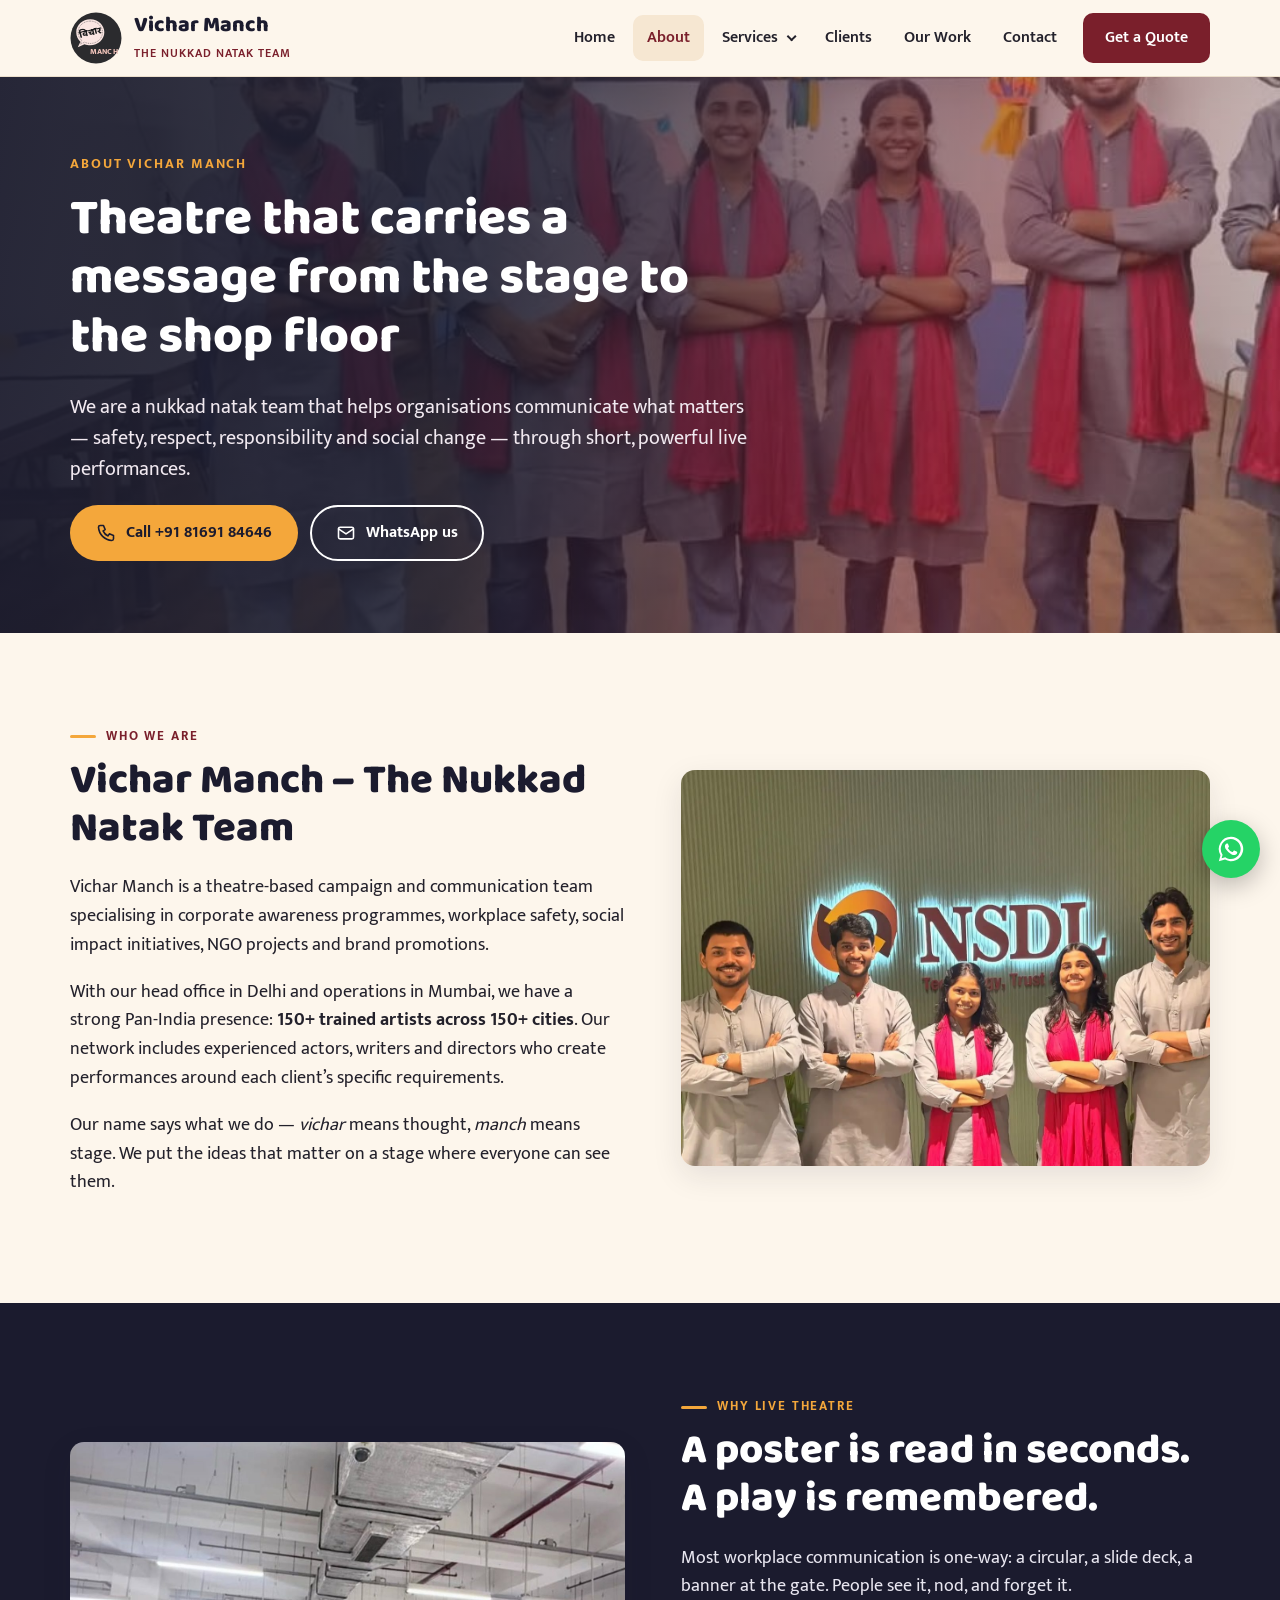
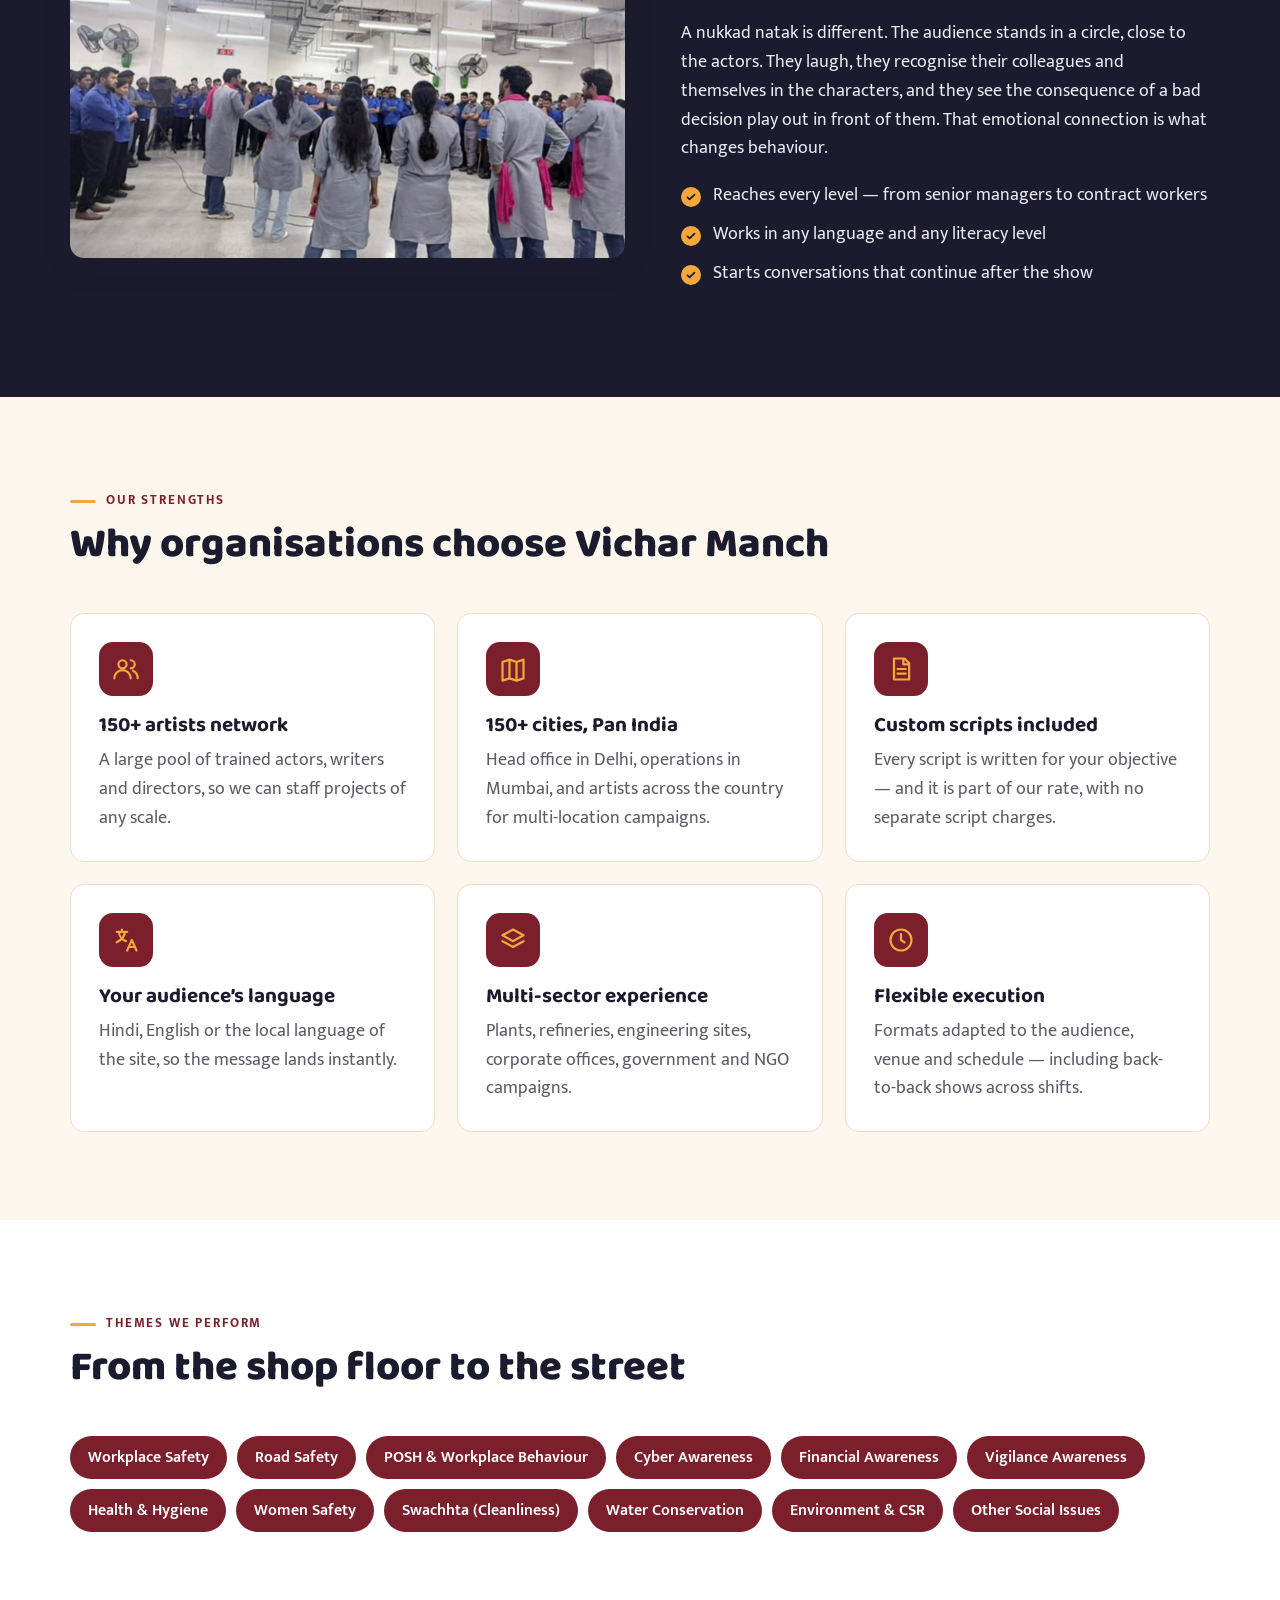
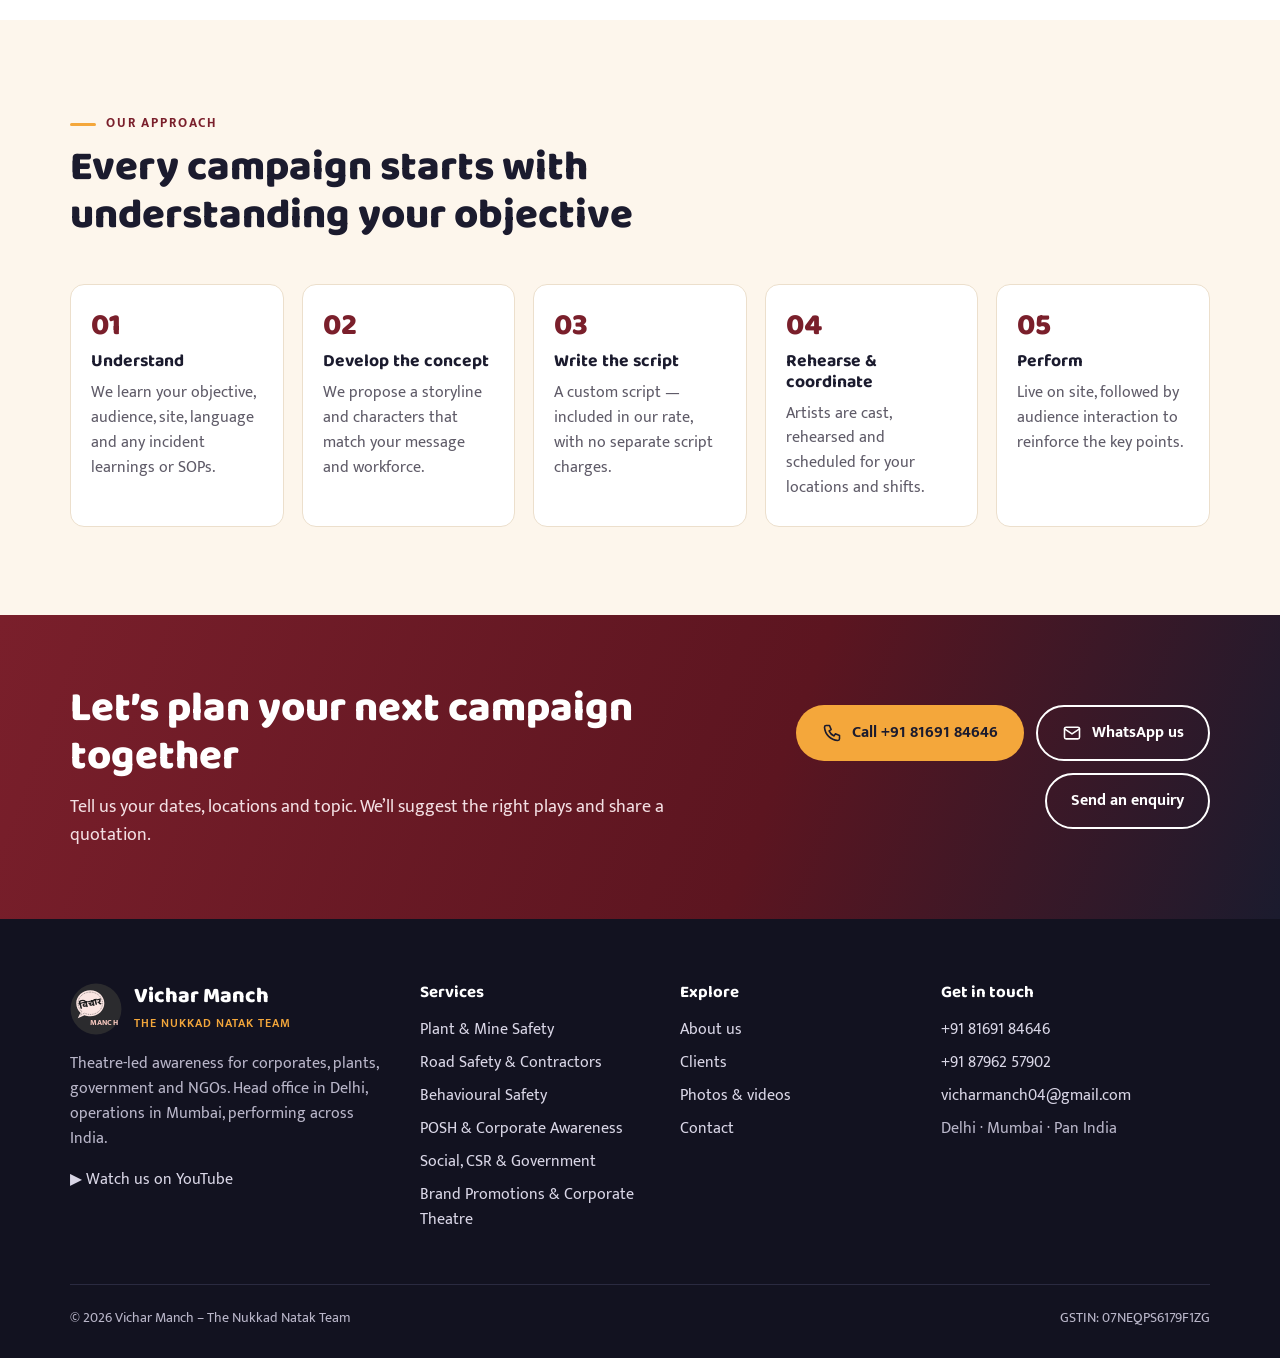
==== commit 24dc1c3c: "Update home hero copy and remove third contact number - Hero: "Vichar Manch – Where Thoughts Find a " ====
--- a/site/about.html
+++ b/site/about.html
@@ -16,7 +16,7 @@
 <link rel="preconnect" href="https://fonts.gstatic.com" crossorigin>
 <link href="https://fonts.googleapis.com/css2?family=Baloo+2:wght@600;700;800&family=Mukta:wght@400;500;600;700;800&display=swap" rel="stylesheet">
 <link rel="stylesheet" href="assets/css/style.css">
-<script type="application/ld+json">{"@context": "https://schema.org", "@type": "PerformingGroup", "name": "Vichar Manch – The Nukkad Natak Team", "alternateName": "Vichar Manch", "email": "vicharmanch04@gmail.com", "telephone": ["+918169184646", "+918796257902", "+919289935629"], "areaServed": "India", "sameAs": ["https://www.youtube.com/@Vicharmanchnukkadteam"], "address": {"@type": "PostalAddress", "addressLocality": "Delhi", "addressCountry": "IN"}, "description": "Nukkad natak (street theatre) team for corporate safety, POSH, CSR, government and brand awareness campaigns across India."}</script>
+<script type="application/ld+json">{"@context": "https://schema.org", "@type": "PerformingGroup", "name": "Vichar Manch – The Nukkad Natak Team", "alternateName": "Vichar Manch", "email": "vicharmanch04@gmail.com", "telephone": ["+918169184646", "+918796257902"], "areaServed": "India", "sameAs": ["https://www.youtube.com/@Vicharmanchnukkadteam"], "address": {"@type": "PostalAddress", "addressLocality": "Delhi", "addressCountry": "IN"}, "description": "Nukkad natak (street theatre) team for corporate safety, POSH, CSR, government and brand awareness campaigns across India."}</script>
 </head>
 <body>
 <a class="skip" href="#main">Skip to content</a>
@@ -43,6 +43,7 @@
     <span class="eyebrow">About Vichar Manch</span>
     <h1>Theatre that carries a message from the stage to the shop floor</h1>
     <p class="lead">We are a nukkad natak team that helps organisations communicate what matters — safety, respect, responsibility and social change — through short, powerful live performances.</p>
+    
     
     <div class="btn-row"><a class="btn btn-gold" href="tel:+918169184646"><svg class="" viewBox="0 0 24 24" fill="none" stroke="currentColor" stroke-width="1.9" stroke-linecap="round" stroke-linejoin="round" aria-hidden="true"><path d="M5 3h4l2 5-2.5 1.5a11 11 0 0 0 6 6L16 13l5 2v4a2 2 0 0 1-2 2A17 17 0 0 1 3 5a2 2 0 0 1 2-2z"/></svg>Call +91 81691 84646</a><a class="btn btn-ghost" href="https://wa.me/918169184646" target="_blank" rel="noopener"><svg class="" viewBox="0 0 24 24" fill="none" stroke="currentColor" stroke-width="1.9" stroke-linecap="round" stroke-linejoin="round" aria-hidden="true"><rect x="3" y="5" width="18" height="14" rx="2"/><path d="M3 7l9 6 9-6"/></svg>WhatsApp us</a></div>
   </div>
@@ -96,7 +97,7 @@
       <div><h4>Explore</h4><ul>
         <li><a href="about.html">About us</a></li><li><a href="clients.html">Clients</a></li>
         <li><a href="gallery.html">Photos & videos</a></li><li><a href="contact.html">Contact</a></li></ul></div>
-      <div><h4>Get in touch</h4><ul><li><a href="tel:+918169184646">+91 81691 84646</a></li><li><a href="tel:+918796257902">+91 87962 57902</a></li><li><a href="tel:+919289935629">+91 92899 35629</a></li>
+      <div><h4>Get in touch</h4><ul><li><a href="tel:+918169184646">+91 81691 84646</a></li><li><a href="tel:+918796257902">+91 87962 57902</a></li>
         <li><a href="mailto:vicharmanch04@gmail.com">vicharmanch04@gmail.com</a></li><li>Delhi · Mumbai · Pan India</li></ul></div>
     </div>
     <div class="foot-bottom"><span>© <span id="year">2026</span> Vichar Manch – The Nukkad Natak Team</span><span>GSTIN: 07NEQPS6179F1ZG</span></div>
--- a/site/assets/css/style.css
+++ b/site/assets/css/style.css
@@ -104,6 +104,12 @@
 .hero h1 { color: #fff; max-width: 15ch; }
 .hero h1 em { font-style: normal; color: var(--gold); }
 .hero .lead { font-size: 1.22rem; max-width: 58ch; color: #f1e9f0; }
+.home-hero h1 { max-width: 16ch; font-size: clamp(2.4rem, 6vw, 4.4rem); margin-bottom: .45em; }
+.home-hero .lead { font-size: 1.12rem; max-width: 62ch; margin-bottom: .75em; }
+.hero-tagline {
+  margin: 22px 0 24px; padding-left: 16px; border-left: 4px solid var(--gold);
+  font-family: var(--font-display); font-weight: 700; font-size: clamp(1.1rem, 2vw, 1.35rem); color: var(--gold); line-height: 1.35;
+}
 .eyebrow { display: inline-block; font-weight: 700; font-size: .85rem; letter-spacing: .14em; text-transform: uppercase; color: var(--gold); margin-bottom: 14px; }
 .hero-tags { display: flex; flex-wrap: wrap; gap: 8px; margin: 0 0 28px; padding: 0; list-style: none; }
 .hero-tags li { padding: 5px 14px; border: 1px solid rgba(244,167,59,.55); border-radius: 999px; font-size: .92rem; color: var(--gold-soft); }
@@ -379,6 +385,7 @@
   .field-row { grid-template-columns: 1fr; }
   .foot-grid { grid-template-columns: 1fr; }
   .hero .wrap { padding-top: 64px; padding-bottom: 64px; }
+  .home-hero .lead { font-size: 1rem; }
   .brand-name { font-size: 1.15rem; }
   .brand svg { width: 44px; height: 44px; }
   .photo-stack .badge { left: 12px; bottom: -18px; }
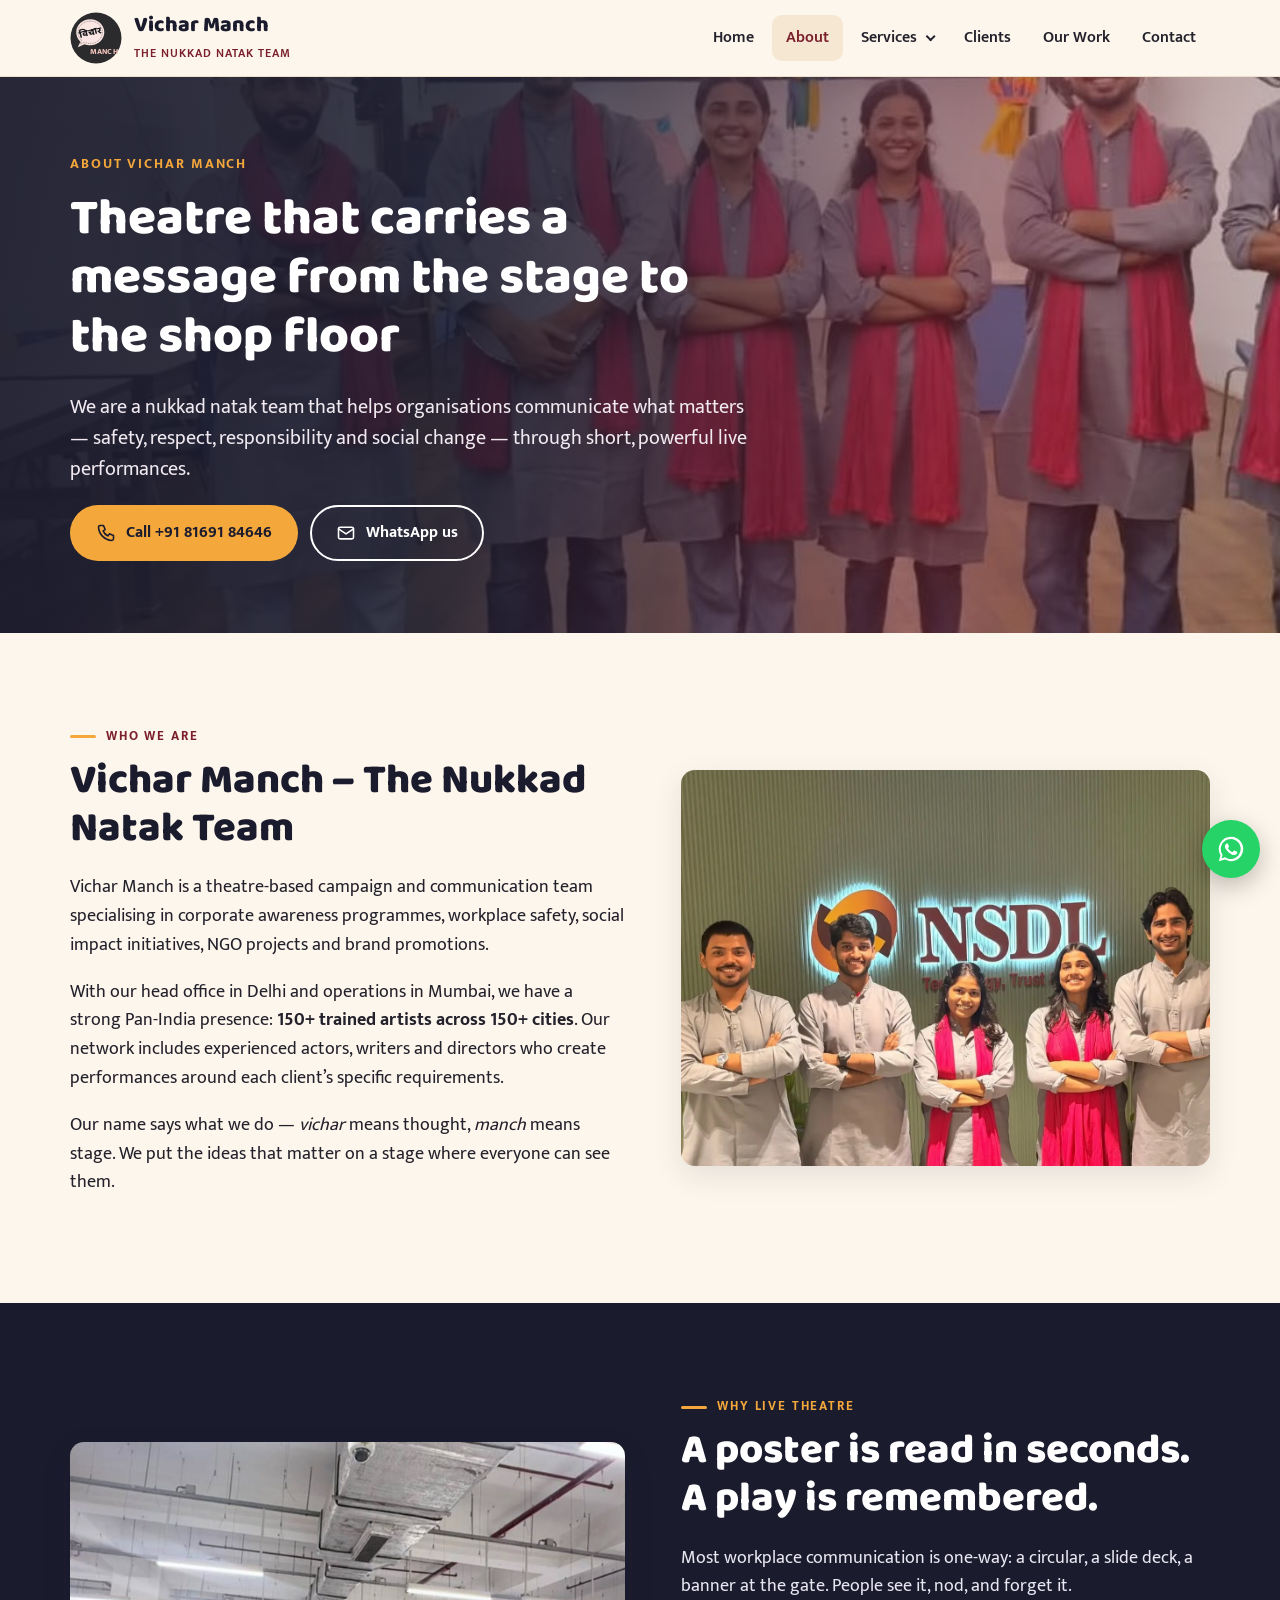
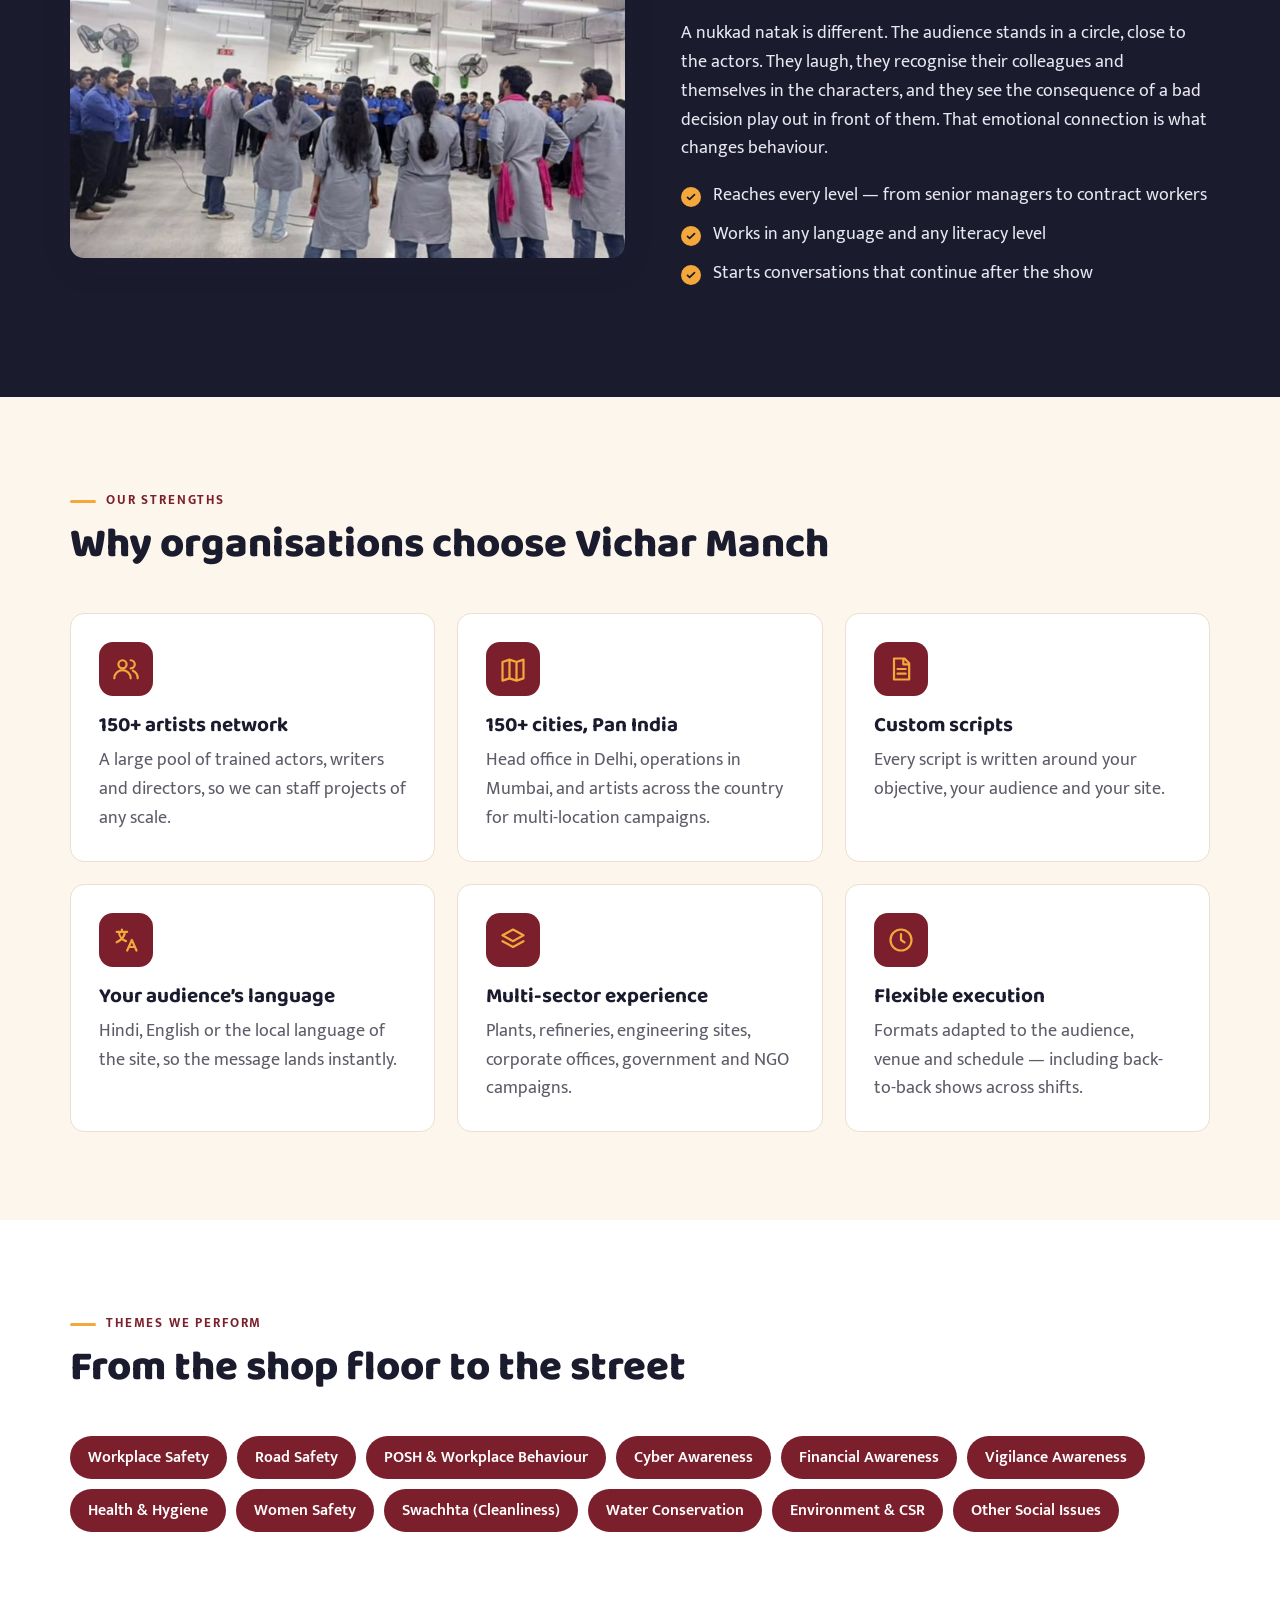
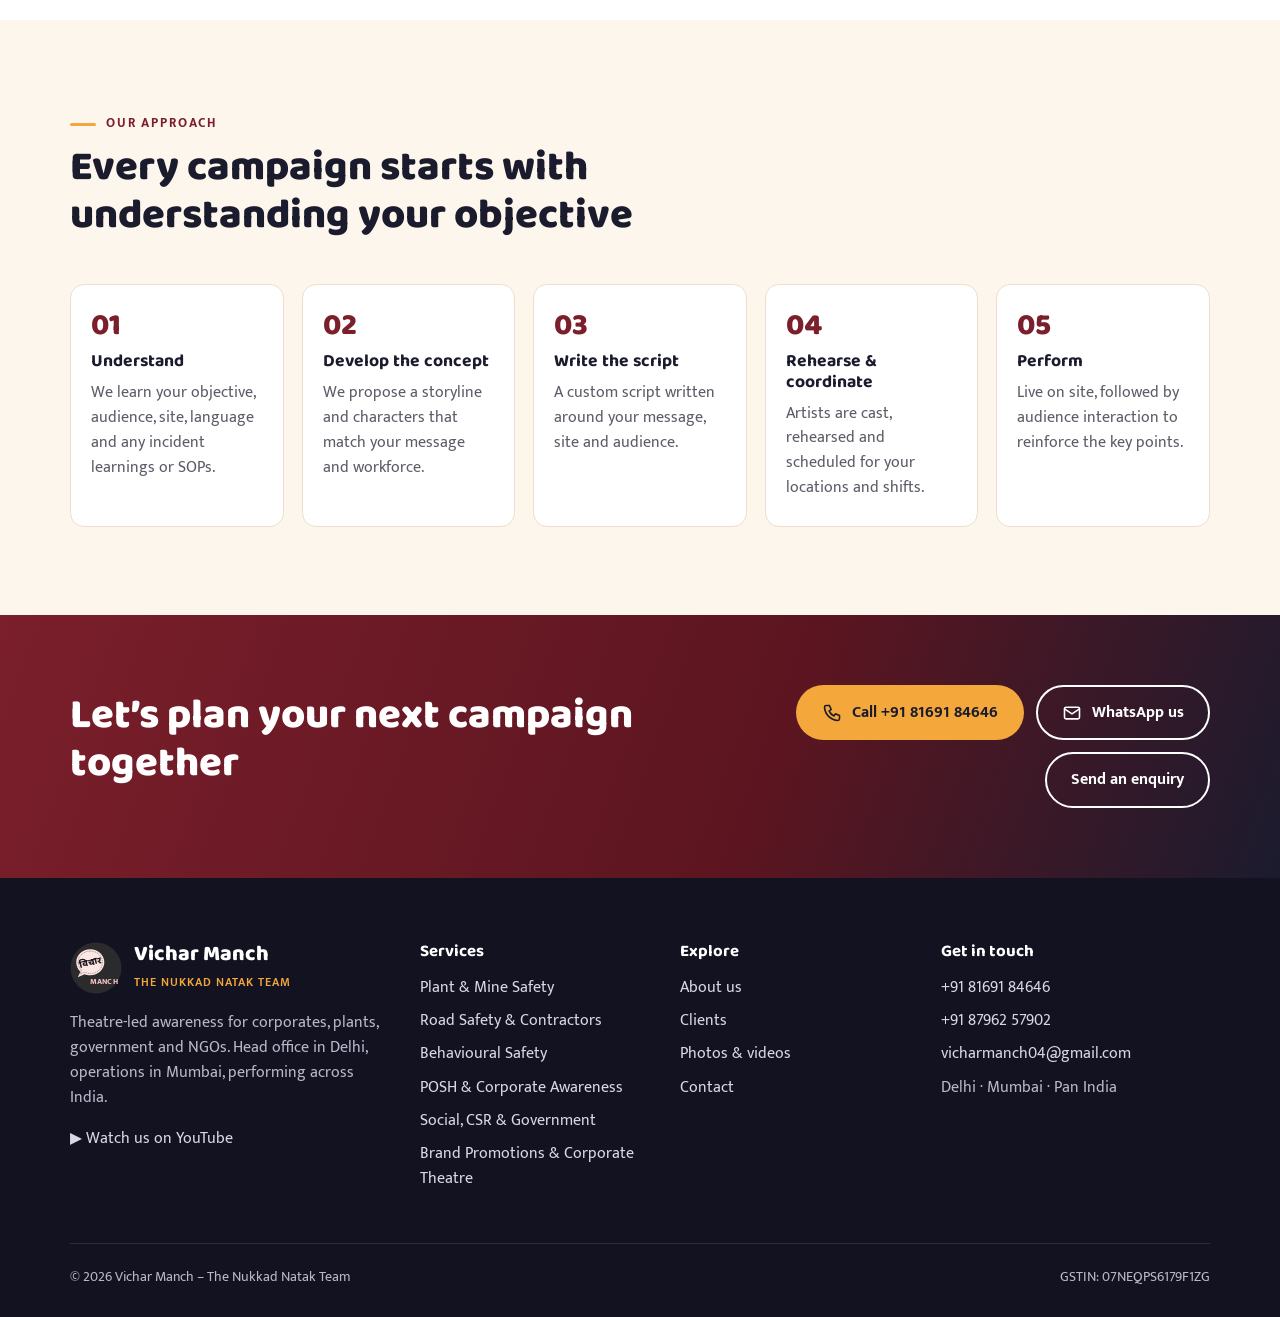
==== commit c4febe7c: "Resolve website change requests #4–#7, #9, #10; prep client logos (#8) - #4  Home hero now uses the " ====
--- a/site/about.html
+++ b/site/about.html
@@ -5,11 +5,11 @@
 <meta name="viewport" content="width=device-width, initial-scale=1">
 <title>About Us | Vichar Manch</title>
 <meta name="description" content="About Vichar Manch, a Delhi and Mumbai based nukkad natak team with 150+ artists across 150+ cities, creating custom awareness plays for corporates, government and NGOs.">
-<link rel="canonical" href="https://vichaarmanch.netlify.app/about.html">
+<link rel="canonical" href="https://vicharmanchnukkadnatak.netlify.app/about.html">
 <meta property="og:type" content="website">
 <meta property="og:title" content="About Us | Vichar Manch">
 <meta property="og:description" content="About Vichar Manch, a Delhi and Mumbai based nukkad natak team with 150+ artists across 150+ cities, creating custom awareness plays for corporates, government and NGOs.">
-<meta property="og:image" content="https://vichaarmanch.netlify.app/assets/img/team-dhol.jpg">
+<meta property="og:image" content="https://vicharmanchnukkadnatak.netlify.app/assets/img/team-dhol.jpg">
 <meta name="theme-color" content="#7a1f2b">
 <link rel="icon" href="assets/img/logo.svg" type="image/svg+xml">
 <link rel="preconnect" href="https://fonts.googleapis.com">
@@ -32,7 +32,6 @@
     <button class="nav-toggle" aria-label="Open menu" aria-expanded="false" aria-controls="menu"><span></span><span></span><span></span></button>
     <ul class="menu" id="menu">
       <li><a href="index.html">Home</a></li><li><a href="about.html" aria-current="page">About</a></li><li class="has-sub"><a href="services.html">Services</a><ul class="submenu"><li><a href="services/plant-mine-safety-plays.html">Plant &amp; Mine Safety</a></li><li><a href="services/road-safety-contractor-awareness.html">Road Safety &amp; Contractors</a></li><li><a href="services/behavioural-safety.html">Behavioural Safety</a></li><li><a href="services/posh-corporate-awareness.html">POSH &amp; Corporate Awareness</a></li><li><a href="services/social-awareness-csr-government.html">Social, CSR &amp; Government</a></li><li><a href="services/brand-promotions-corporate-theatre.html">Brand Promotions &amp; Corporate Theatre</a></li></ul></li><li><a href="clients.html">Clients</a></li><li><a href="gallery.html">Our Work</a></li><li><a href="contact.html">Contact</a></li>
-      <li class="nav-cta"><a class="btn btn-maroon" href="contact.html">Get a Quote</a></li>
     </ul>
   </div>
 </header>
@@ -67,15 +66,15 @@
   <div class="photo-stack reveal"><img src="assets/img/plant-hall-performance-4.jpg" alt="Plant workers standing in a circle around a Vichar Manch performance" loading="lazy"></div>
 </div></section><section class="section"><div class="wrap">
   <div class="section-head reveal"><span class="kicker">Our strengths</span><h2>Why organisations choose Vichar Manch</h2></div>
-  <div class="grid grid-3"><div class="card reveal"><span class="icon"><svg class="" viewBox="0 0 24 24" fill="none" stroke="currentColor" stroke-width="1.9" stroke-linecap="round" stroke-linejoin="round" aria-hidden="true"><circle cx="9" cy="8" r="3.5"/><path d="M2 20a7 7 0 0 1 14 0M16 4.5a3.5 3.5 0 0 1 0 7M18 13.5a7 7 0 0 1 4 6.5"/></svg></span><h3>150+ artists network</h3><p>A large pool of trained actors, writers and directors, so we can staff projects of any scale.</p></div><div class="card reveal"><span class="icon"><svg class="" viewBox="0 0 24 24" fill="none" stroke="currentColor" stroke-width="1.9" stroke-linecap="round" stroke-linejoin="round" aria-hidden="true"><path d="M9 4l6 2 6-2v16l-6 2-6-2-6 2V6zM9 4v16M15 6v16"/></svg></span><h3>150+ cities, Pan India</h3><p>Head office in Delhi, operations in Mumbai, and artists across the country for multi-location campaigns.</p></div><div class="card reveal"><span class="icon"><svg class="" viewBox="0 0 24 24" fill="none" stroke="currentColor" stroke-width="1.9" stroke-linecap="round" stroke-linejoin="round" aria-hidden="true"><path d="M6 3h9l4 4v14H6zM14 3v5h5M9 12h7M9 16h7"/></svg></span><h3>Custom scripts included</h3><p>Every script is written for your objective — and it is part of our rate, with no separate script charges.</p></div><div class="card reveal"><span class="icon"><svg class="" viewBox="0 0 24 24" fill="none" stroke="currentColor" stroke-width="1.9" stroke-linecap="round" stroke-linejoin="round" aria-hidden="true"><path d="M4 5h9M8.5 3v2M6 5c0 4 3 7 6 8M11 5c0 4-3 7-7 9M13 21l4-9 4 9M14.5 18h5"/></svg></span><h3>Your audience’s language</h3><p>Hindi, English or the local language of the site, so the message lands instantly.</p></div><div class="card reveal"><span class="icon"><svg class="" viewBox="0 0 24 24" fill="none" stroke="currentColor" stroke-width="1.9" stroke-linecap="round" stroke-linejoin="round" aria-hidden="true"><path d="M12 3l9 5-9 5-9-5zM3 13l9 5 9-5"/></svg></span><h3>Multi-sector experience</h3><p>Plants, refineries, engineering sites, corporate offices, government and NGO campaigns.</p></div><div class="card reveal"><span class="icon"><svg class="" viewBox="0 0 24 24" fill="none" stroke="currentColor" stroke-width="1.9" stroke-linecap="round" stroke-linejoin="round" aria-hidden="true"><circle cx="12" cy="12" r="9"/><path d="M12 7v5l3 2"/></svg></span><h3>Flexible execution</h3><p>Formats adapted to the audience, venue and schedule — including back-to-back shows across shifts.</p></div></div>
+  <div class="grid grid-3"><div class="card reveal"><span class="icon"><svg class="" viewBox="0 0 24 24" fill="none" stroke="currentColor" stroke-width="1.9" stroke-linecap="round" stroke-linejoin="round" aria-hidden="true"><circle cx="9" cy="8" r="3.5"/><path d="M2 20a7 7 0 0 1 14 0M16 4.5a3.5 3.5 0 0 1 0 7M18 13.5a7 7 0 0 1 4 6.5"/></svg></span><h3>150+ artists network</h3><p>A large pool of trained actors, writers and directors, so we can staff projects of any scale.</p></div><div class="card reveal"><span class="icon"><svg class="" viewBox="0 0 24 24" fill="none" stroke="currentColor" stroke-width="1.9" stroke-linecap="round" stroke-linejoin="round" aria-hidden="true"><path d="M9 4l6 2 6-2v16l-6 2-6-2-6 2V6zM9 4v16M15 6v16"/></svg></span><h3>150+ cities, Pan India</h3><p>Head office in Delhi, operations in Mumbai, and artists across the country for multi-location campaigns.</p></div><div class="card reveal"><span class="icon"><svg class="" viewBox="0 0 24 24" fill="none" stroke="currentColor" stroke-width="1.9" stroke-linecap="round" stroke-linejoin="round" aria-hidden="true"><path d="M6 3h9l4 4v14H6zM14 3v5h5M9 12h7M9 16h7"/></svg></span><h3>Custom scripts</h3><p>Every script is written around your objective, your audience and your site.</p></div><div class="card reveal"><span class="icon"><svg class="" viewBox="0 0 24 24" fill="none" stroke="currentColor" stroke-width="1.9" stroke-linecap="round" stroke-linejoin="round" aria-hidden="true"><path d="M4 5h9M8.5 3v2M6 5c0 4 3 7 6 8M11 5c0 4-3 7-7 9M13 21l4-9 4 9M14.5 18h5"/></svg></span><h3>Your audience’s language</h3><p>Hindi, English or the local language of the site, so the message lands instantly.</p></div><div class="card reveal"><span class="icon"><svg class="" viewBox="0 0 24 24" fill="none" stroke="currentColor" stroke-width="1.9" stroke-linecap="round" stroke-linejoin="round" aria-hidden="true"><path d="M12 3l9 5-9 5-9-5zM3 13l9 5 9-5"/></svg></span><h3>Multi-sector experience</h3><p>Plants, refineries, engineering sites, corporate offices, government and NGO campaigns.</p></div><div class="card reveal"><span class="icon"><svg class="" viewBox="0 0 24 24" fill="none" stroke="currentColor" stroke-width="1.9" stroke-linecap="round" stroke-linejoin="round" aria-hidden="true"><circle cx="12" cy="12" r="9"/><path d="M12 7v5l3 2"/></svg></span><h3>Flexible execution</h3><p>Formats adapted to the audience, venue and schedule — including back-to-back shows across shifts.</p></div></div>
 </div></section><section class="section alt"><div class="wrap">
   <div class="section-head reveal"><span class="kicker">Themes we perform</span><h2>From the shop floor to the street</h2></div>
   <ul class="pills reveal"><li>Workplace Safety</li><li>Road Safety</li><li>POSH &amp; Workplace Behaviour</li><li>Cyber Awareness</li><li>Financial Awareness</li><li>Vigilance Awareness</li><li>Health &amp; Hygiene</li><li>Women Safety</li><li>Swachhta (Cleanliness)</li><li>Water Conservation</li><li>Environment &amp; CSR</li><li>Other Social Issues</li></ul>
 </div></section><section class="section"><div class="wrap">
   <div class="section-head reveal"><span class="kicker">Our approach</span><h2>Every campaign starts with understanding your objective</h2></div>
-  <ol class="steps"><li class="reveal"><h3>Understand</h3><p>We learn your objective, audience, site, language and any incident learnings or SOPs.</p></li><li class="reveal"><h3>Develop the concept</h3><p>We propose a storyline and characters that match your message and workforce.</p></li><li class="reveal"><h3>Write the script</h3><p>A custom script — included in our rate, with no separate script charges.</p></li><li class="reveal"><h3>Rehearse &amp; coordinate</h3><p>Artists are cast, rehearsed and scheduled for your locations and shifts.</p></li><li class="reveal"><h3>Perform</h3><p>Live on site, followed by audience interaction to reinforce the key points.</p></li></ol>
+  <ol class="steps"><li class="reveal"><h3>Understand</h3><p>We learn your objective, audience, site, language and any incident learnings or SOPs.</p></li><li class="reveal"><h3>Develop the concept</h3><p>We propose a storyline and characters that match your message and workforce.</p></li><li class="reveal"><h3>Write the script</h3><p>A custom script written around your message, site and audience.</p></li><li class="reveal"><h3>Rehearse &amp; coordinate</h3><p>Artists are cast, rehearsed and scheduled for your locations and shifts.</p></li><li class="reveal"><h3>Perform</h3><p>Live on site, followed by audience interaction to reinforce the key points.</p></li></ol>
 </div></section><section class="cta"><div class="wrap">
-  <div><h2>Let’s plan your next campaign together</h2><p>Tell us your dates, locations and topic. We’ll suggest the right plays and share a quotation.</p></div>
+  <div><h2>Let’s plan your next campaign together</h2></div>
   <div class="btn-row"><a class="btn btn-gold" href="tel:+918169184646"><svg class="" viewBox="0 0 24 24" fill="none" stroke="currentColor" stroke-width="1.9" stroke-linecap="round" stroke-linejoin="round" aria-hidden="true"><path d="M5 3h4l2 5-2.5 1.5a11 11 0 0 0 6 6L16 13l5 2v4a2 2 0 0 1-2 2A17 17 0 0 1 3 5a2 2 0 0 1 2-2z"/></svg>Call +91 81691 84646</a><a class="btn btn-ghost" href="https://wa.me/918169184646" target="_blank" rel="noopener"><svg class="" viewBox="0 0 24 24" fill="none" stroke="currentColor" stroke-width="1.9" stroke-linecap="round" stroke-linejoin="round" aria-hidden="true"><rect x="3" y="5" width="18" height="14" rx="2"/><path d="M3 7l9 6 9-6"/></svg>WhatsApp us</a><a class="btn btn-ghost" href="contact.html">Send an enquiry</a></div>
 </div></section>
 </main>
--- a/site/assets/css/style.css
+++ b/site/assets/css/style.css
@@ -152,6 +152,10 @@
   border-left: 4px solid var(--gold); padding: 6px 0 6px 20px; margin: 24px 0;
   font-family: var(--font-display); font-size: 1.35rem; font-weight: 600; color: var(--maroon); line-height: 1.35;
 }
+.statement {
+  margin: 26px 0; padding: 20px 24px; border-left: 5px solid var(--gold); border-radius: 0 var(--radius) var(--radius) 0;
+  background: #fbeedb; font-family: var(--font-display); font-weight: 700; font-size: 1.22rem; line-height: 1.4; color: var(--maroon);
+}
 .checks { list-style: none; padding: 0; margin: 0 0 1.2em; }
 .checks li { position: relative; padding-left: 32px; margin-bottom: 10px; }
 .checks li::before {
@@ -215,6 +219,13 @@
   background: var(--paper); border: 1px solid var(--line); border-radius: var(--radius);
   font-family: var(--font-display); font-weight: 700; font-size: 1.15rem; color: var(--navy);
 }
+.client { transition: transform .18s ease, box-shadow .18s ease, border-color .18s ease; }
+.client:hover { transform: translateY(-3px); box-shadow: var(--shadow); border-color: var(--gold); }
+.client .client-name { display: block; }
+.client.has-logo { min-height: 150px; gap: 10px; align-content: center; }
+.client.has-logo img { height: 56px; width: auto; max-width: 80%; object-fit: contain; margin: 0 auto; filter: grayscale(.15); transition: filter .18s; }
+.client.has-logo:hover img { filter: none; }
+.client.has-logo .client-name { font-size: .98rem; }
 .client small { display: block; font-family: var(--font-body); font-weight: 500; font-size: .85rem; color: var(--muted); }
 .gov-band {
   margin-top: 26px; display: grid; grid-template-columns: auto 1fr; gap: 28px; align-items: center;
@@ -236,6 +247,21 @@
 .gallery .wide { grid-column: span 2; grid-row: span 2; }
 .gallery .wide img { position: absolute; inset: 0; width: 100%; height: 100%; aspect-ratio: auto; }
 .site-footer .brand-sub { color: var(--gold); }
+.project-card {
+  display: grid; grid-template-columns: 1.35fr 1fr; align-items: stretch; overflow: hidden; cursor: zoom-in;
+  background: var(--paper); border: 1px solid var(--line); border-radius: 20px; box-shadow: var(--shadow);
+  transition: transform .2s ease, box-shadow .2s ease;
+}
+.project-card:hover, .project-card:focus-visible { transform: translateY(-4px); box-shadow: 0 18px 40px rgba(27,27,46,.16); outline: none; }
+.project-img { overflow: hidden; background: var(--navy); }
+.project-img img { width: 100%; height: 100%; aspect-ratio: 4/3; object-fit: cover; transition: transform .5s ease; }
+.project-card:hover .project-img img { transform: scale(1.05); }
+.project-body { padding: 36px 34px; display: flex; flex-direction: column; justify-content: center; }
+.project-cat { display: inline-block; align-self: flex-start; padding: 5px 14px; border-radius: 999px; background: #f6e7d2; color: var(--maroon); font-weight: 700; font-size: .85rem; margin-bottom: 14px; }
+.project-body h3 { font-size: clamp(1.4rem, 2.4vw, 1.9rem); }
+.project-body p { color: var(--muted); }
+.project-body .more { font-weight: 700; color: var(--maroon); }
+.project-body .more::after { content: " →"; }
 .filters { display: flex; flex-wrap: wrap; gap: 8px; margin-bottom: 26px; }
 .filters button {
   font: inherit; font-weight: 600; font-size: .98rem; padding: 8px 18px; border-radius: 999px; cursor: pointer;
@@ -361,7 +387,8 @@
   .nav-toggle[aria-expanded="true"] span:nth-child(1) { transform: translateY(8px) rotate(45deg); }
   .nav-toggle[aria-expanded="true"] span:nth-child(2) { opacity: 0; }
   .nav-toggle[aria-expanded="true"] span:nth-child(3) { transform: translateY(-8px) rotate(-45deg); }
-  .split, .contact-grid, .cta .wrap { grid-template-columns: 1fr; }
+  .split, .contact-grid, .cta .wrap, .project-card { grid-template-columns: 1fr; }
+  .project-body { padding: 26px 22px; }
   .split.reverse > :first-child { order: 0; }
   .cta .btn-row { justify-content: flex-start; }
   .grid-3, .videos, .gallery { grid-template-columns: repeat(2, 1fr); }
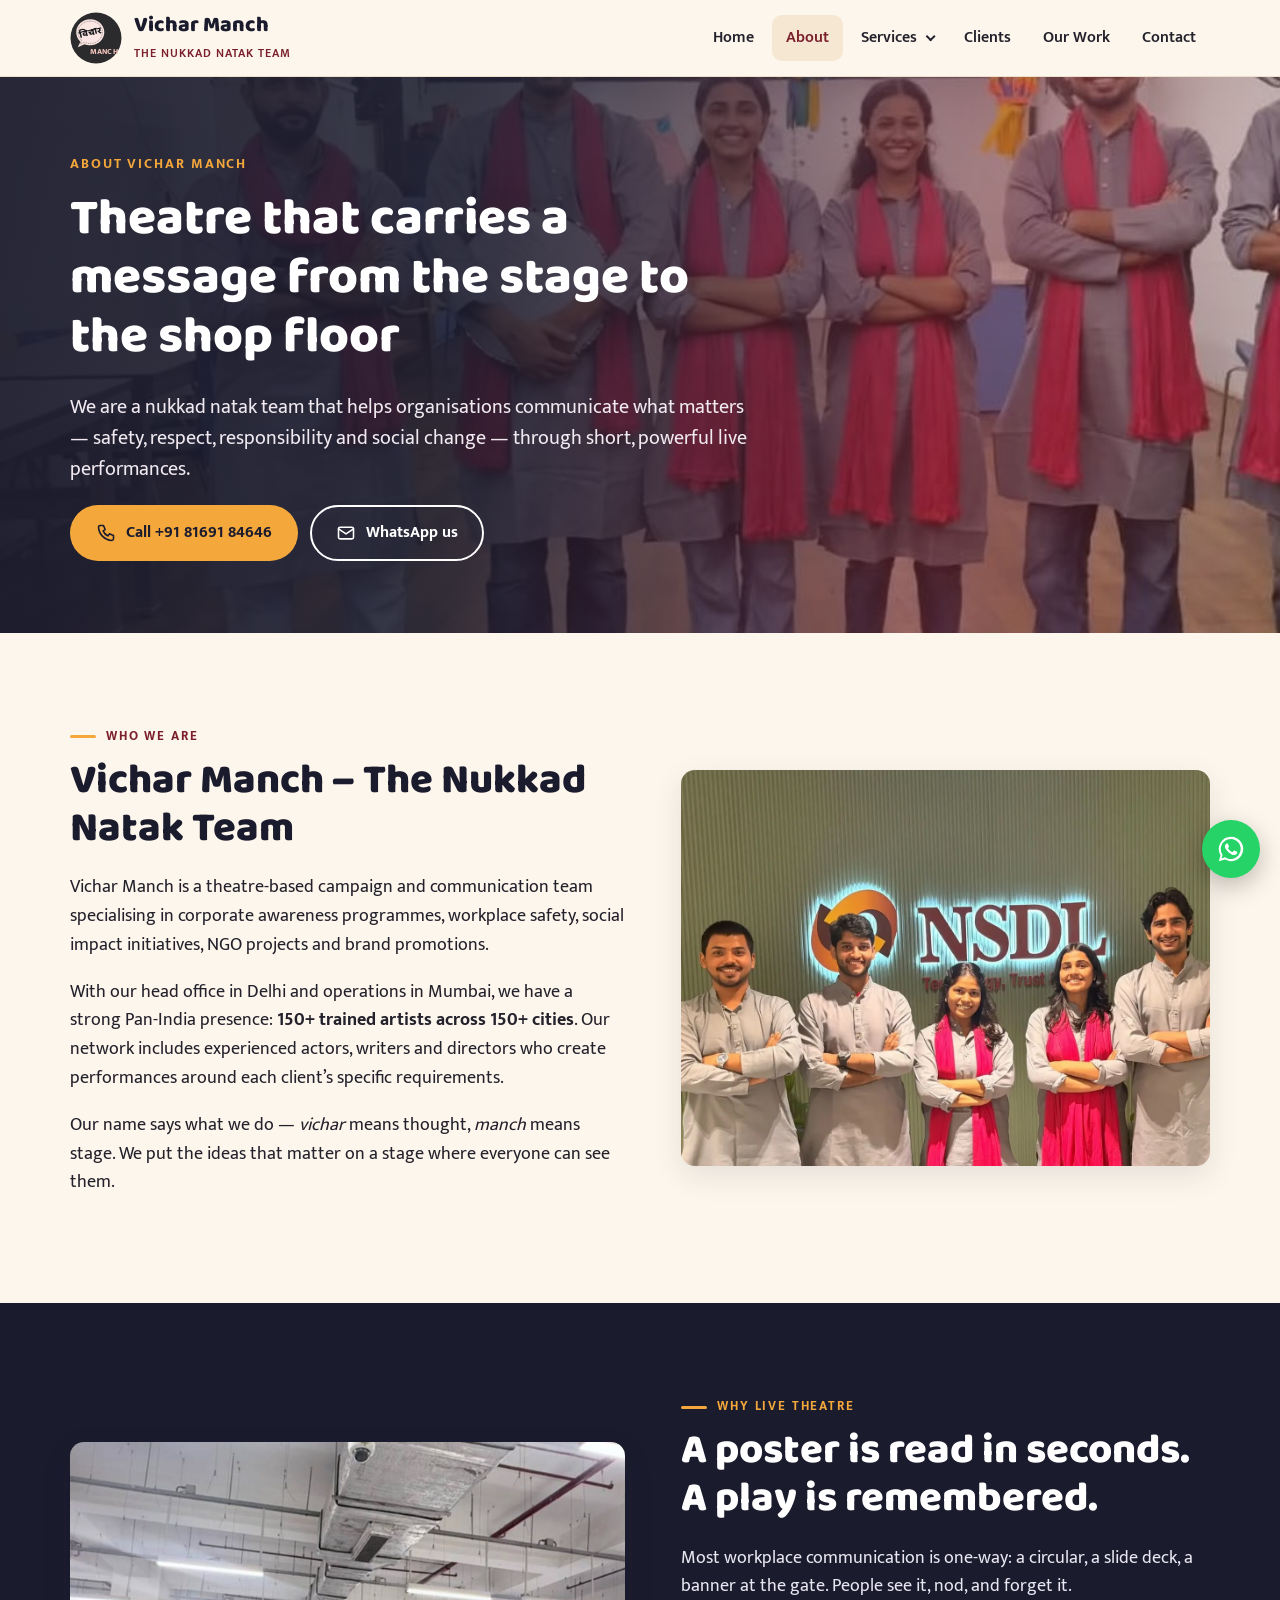
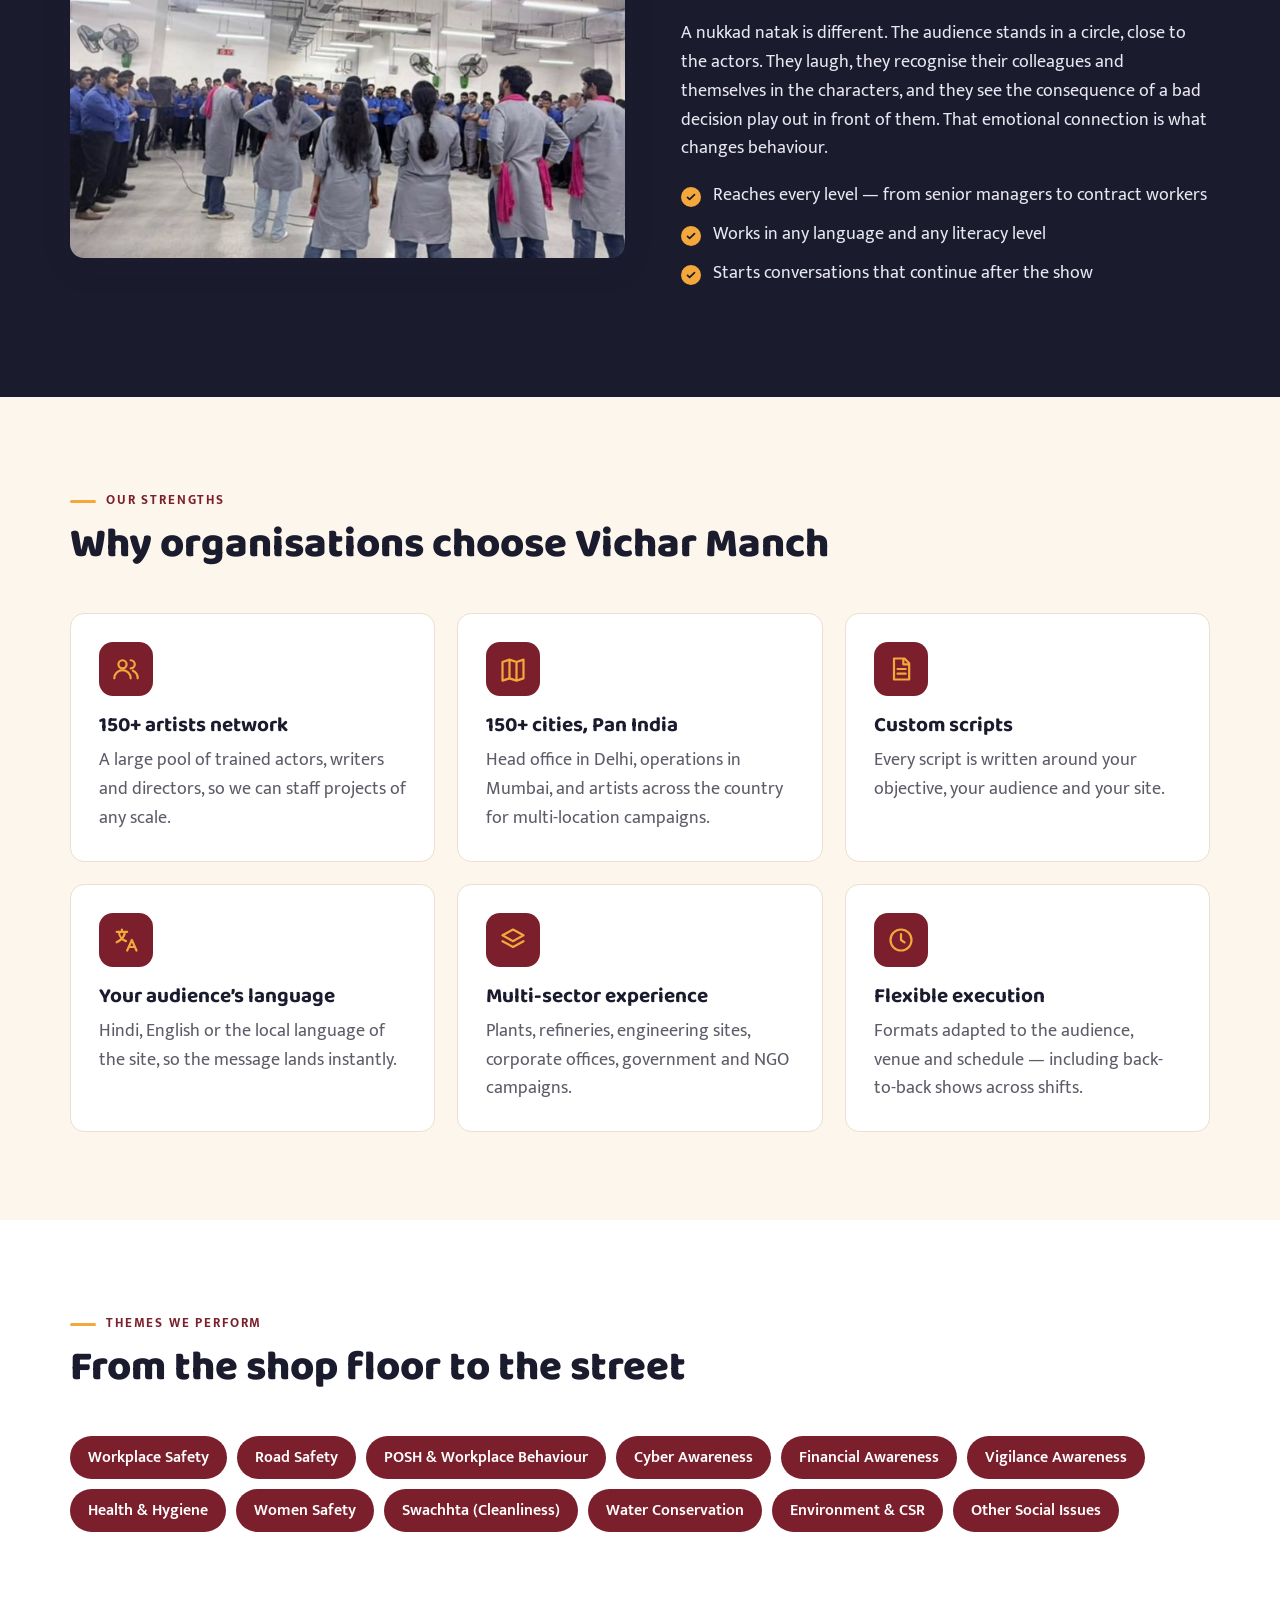
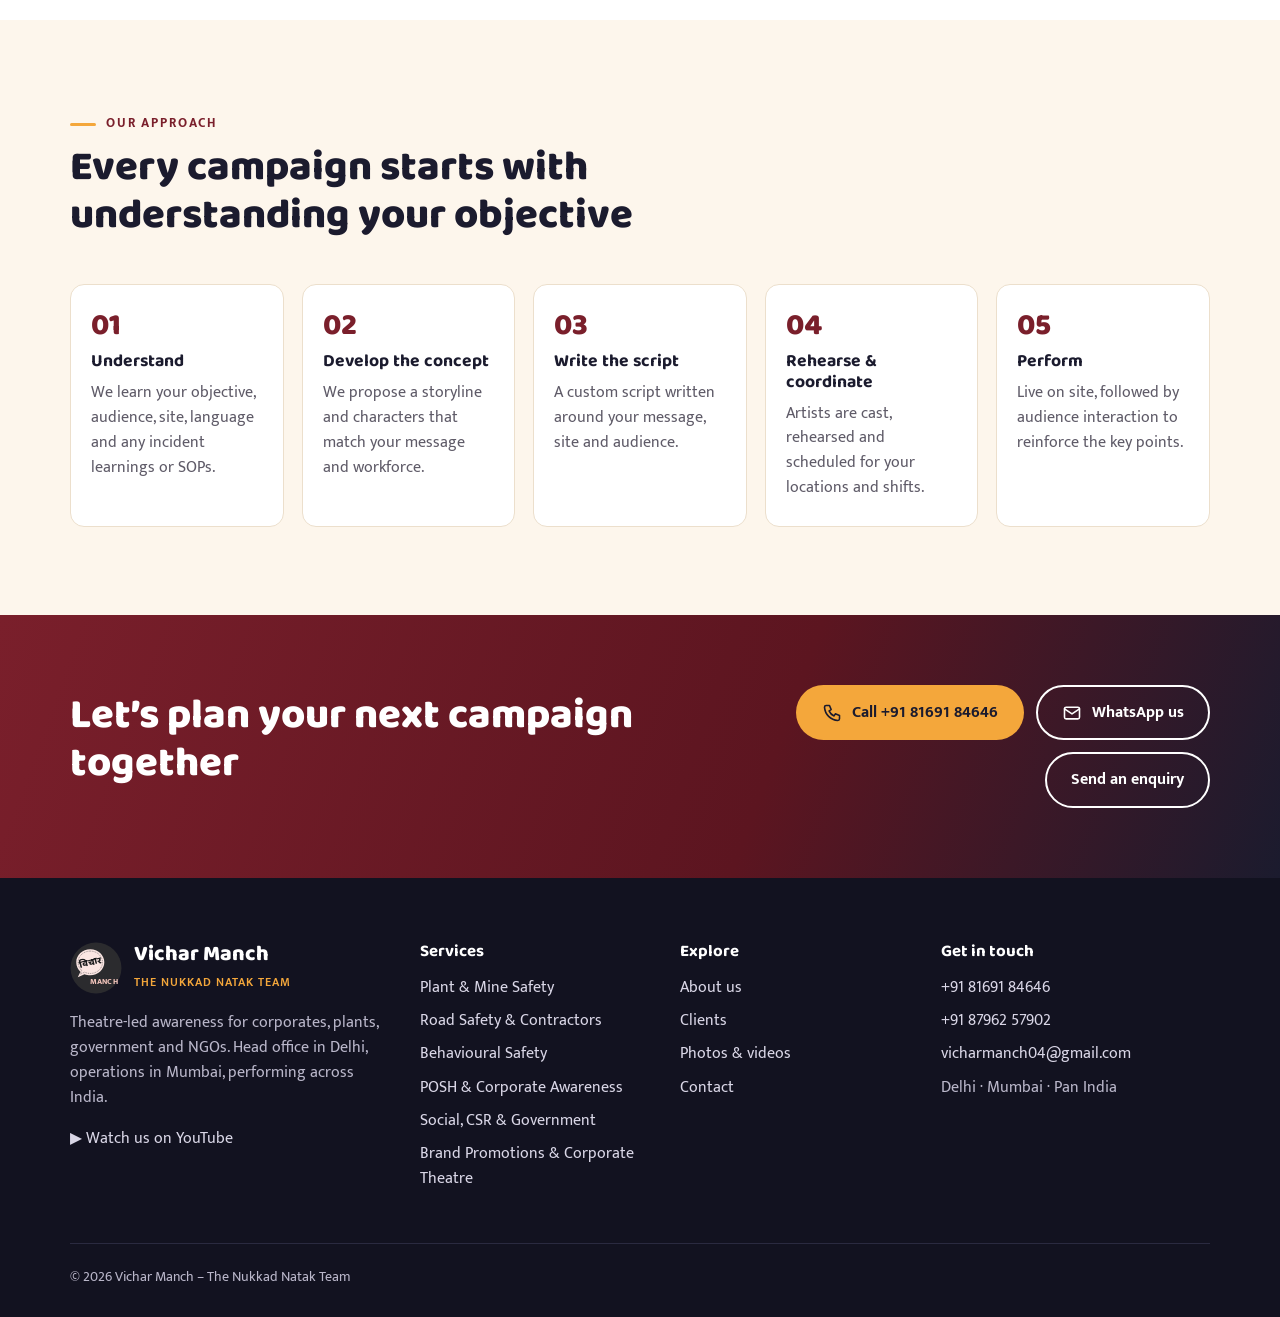
==== commit d2e1284e: "Remove GSTIN from the website footer The GST number was only shown in the footer bottom line on ever" ====
--- a/site/about.html
+++ b/site/about.html
@@ -99,7 +99,7 @@
       <div><h4>Get in touch</h4><ul><li><a href="tel:+918169184646">+91 81691 84646</a></li><li><a href="tel:+918796257902">+91 87962 57902</a></li>
         <li><a href="mailto:vicharmanch04@gmail.com">vicharmanch04@gmail.com</a></li><li>Delhi · Mumbai · Pan India</li></ul></div>
     </div>
-    <div class="foot-bottom"><span>© <span id="year">2026</span> Vichar Manch – The Nukkad Natak Team</span><span>GSTIN: 07NEQPS6179F1ZG</span></div>
+    <div class="foot-bottom"><span>© <span id="year">2026</span> Vichar Manch – The Nukkad Natak Team</span></div>
   </div>
 </footer>
 <a class="float-call" href="tel:+918169184646" aria-label="Call Vichar Manch"><svg class="" viewBox="0 0 24 24" fill="none" stroke="currentColor" stroke-width="1.9" stroke-linecap="round" stroke-linejoin="round" aria-hidden="true"><path d="M5 3h4l2 5-2.5 1.5a11 11 0 0 0 6 6L16 13l5 2v4a2 2 0 0 1-2 2A17 17 0 0 1 3 5a2 2 0 0 1 2-2z"/></svg></a>
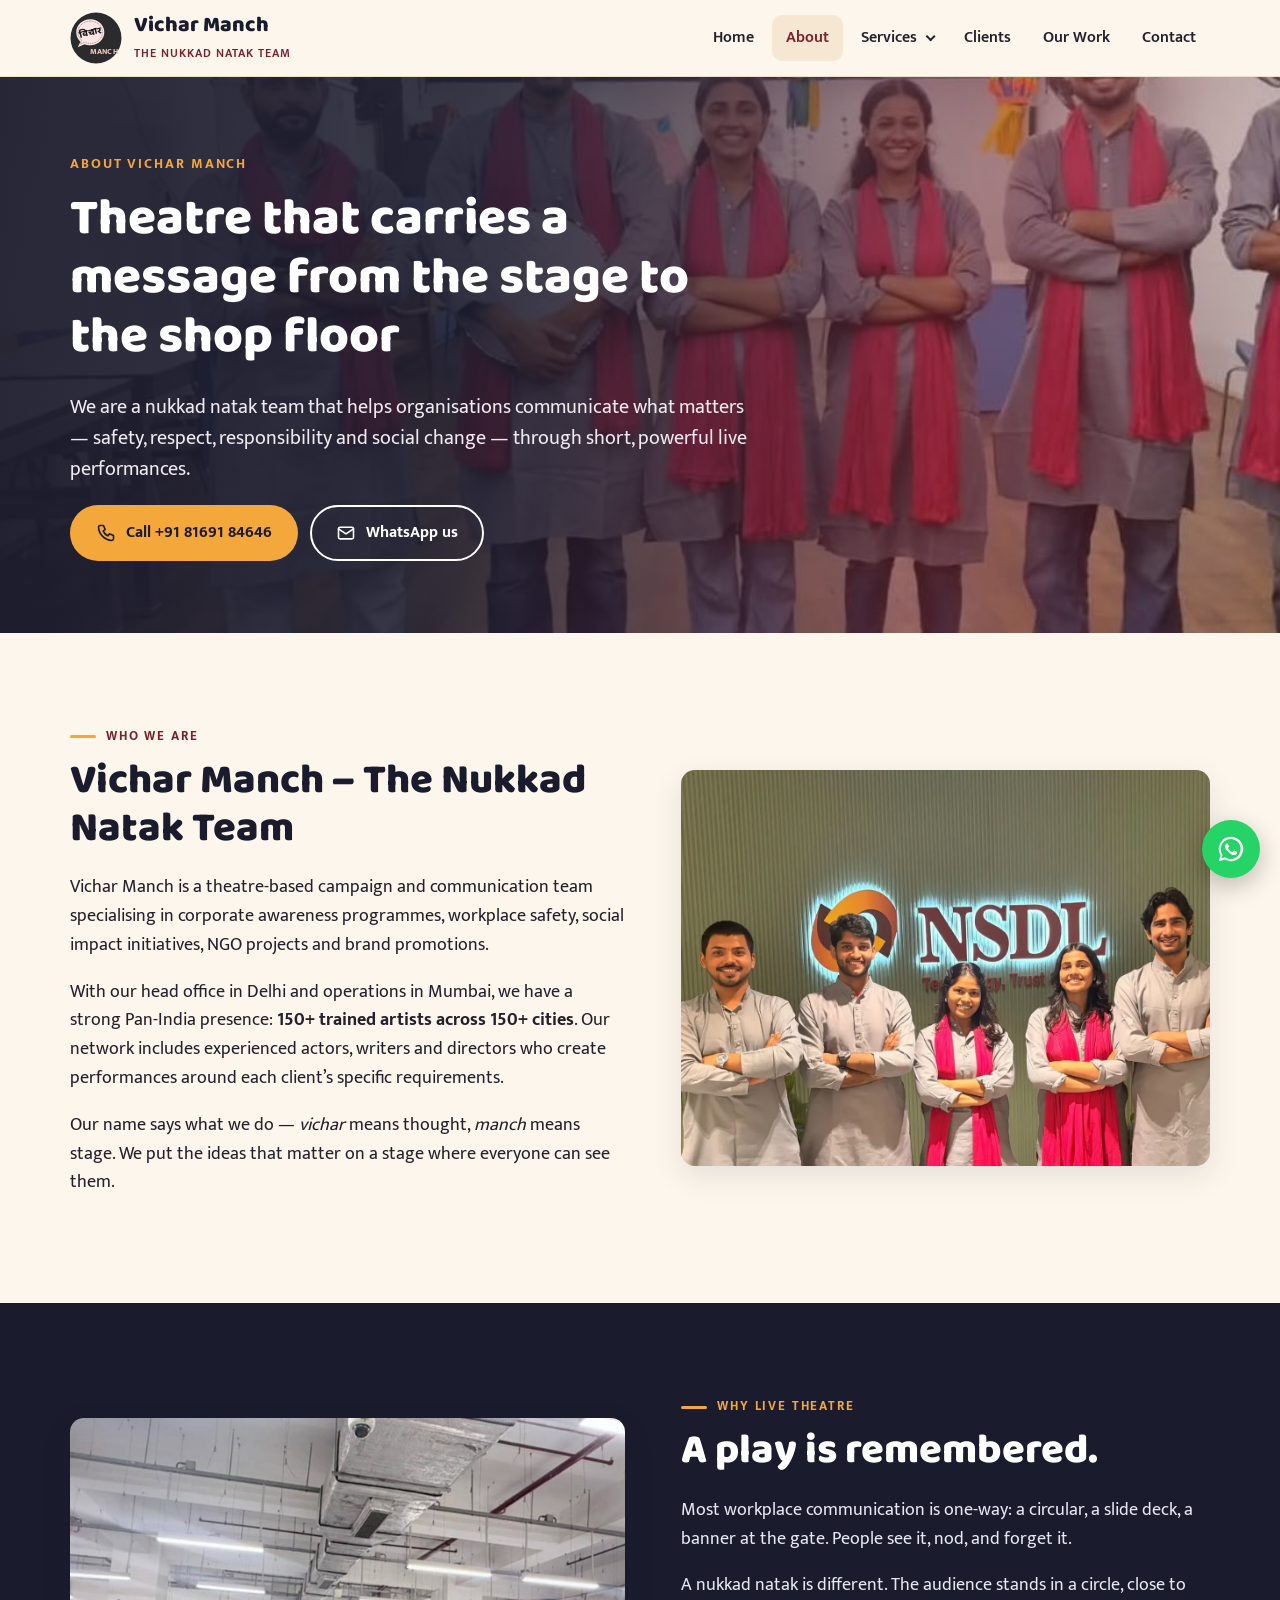
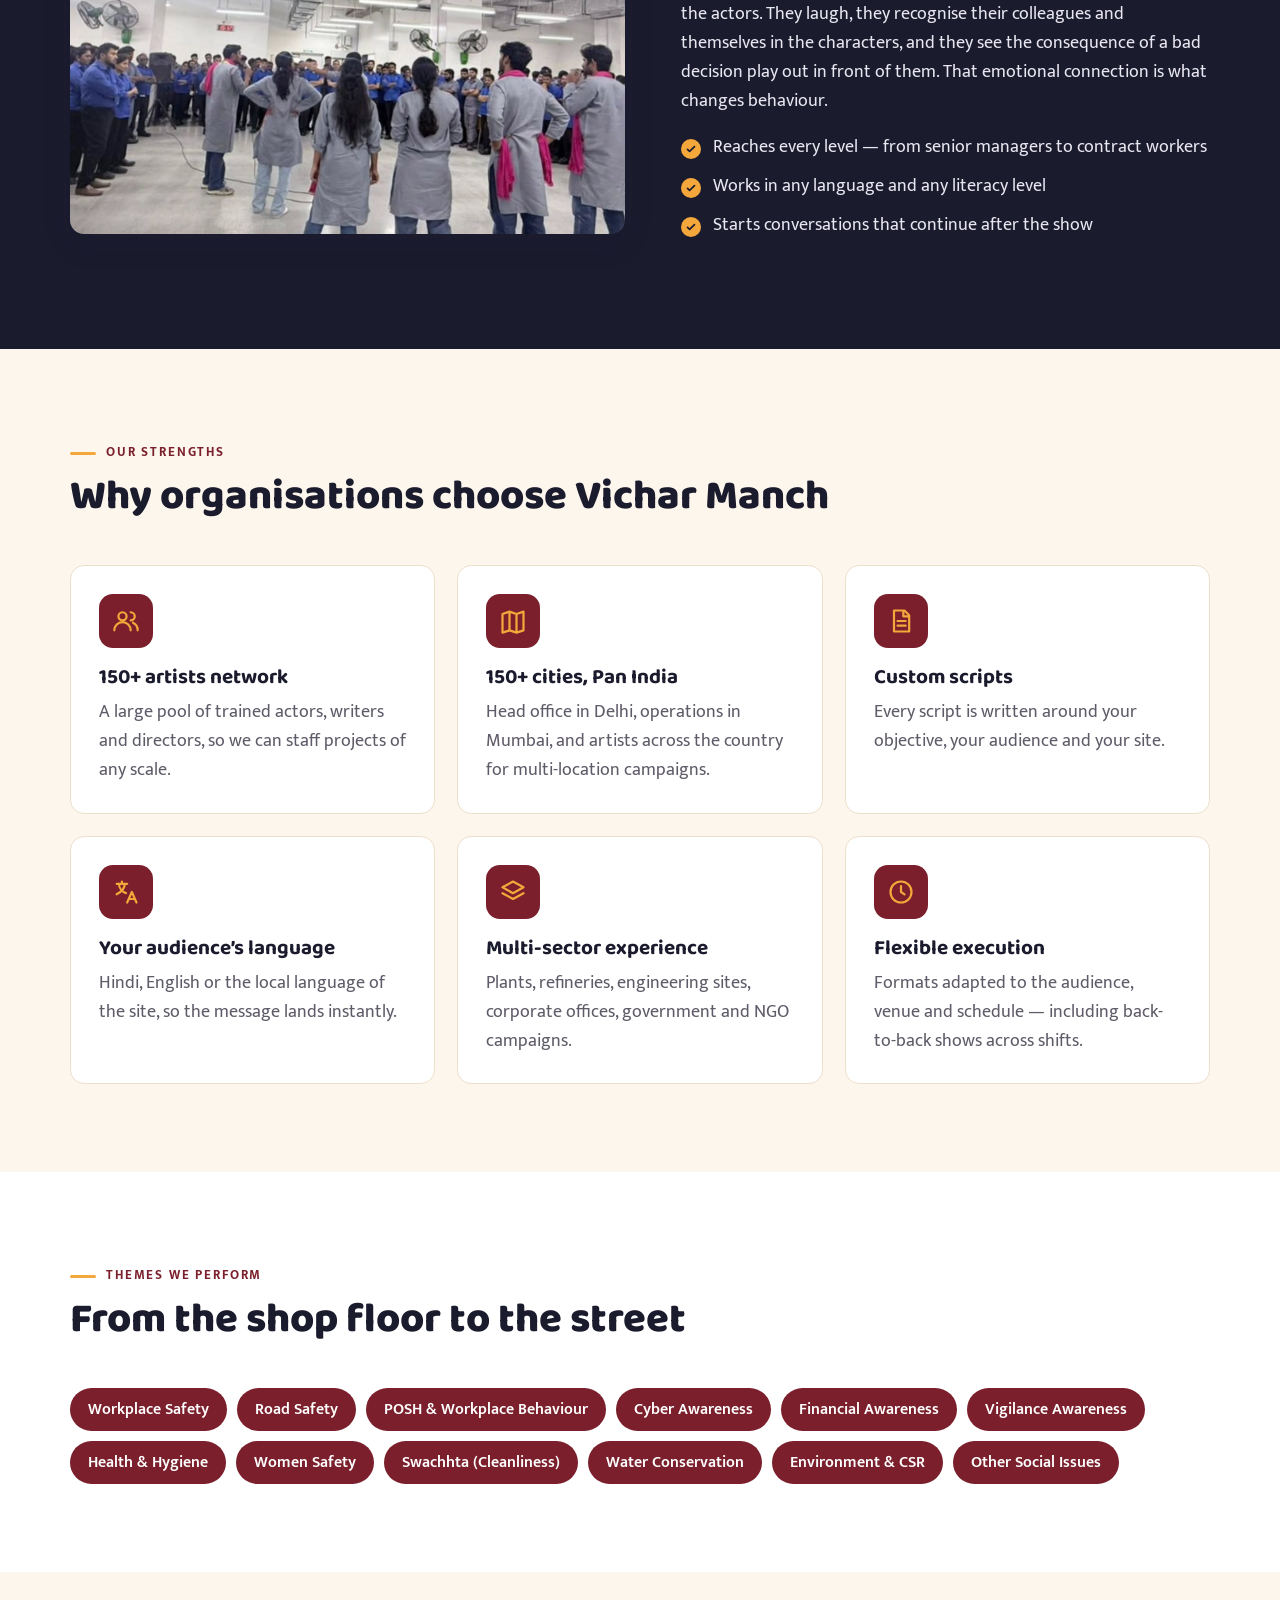
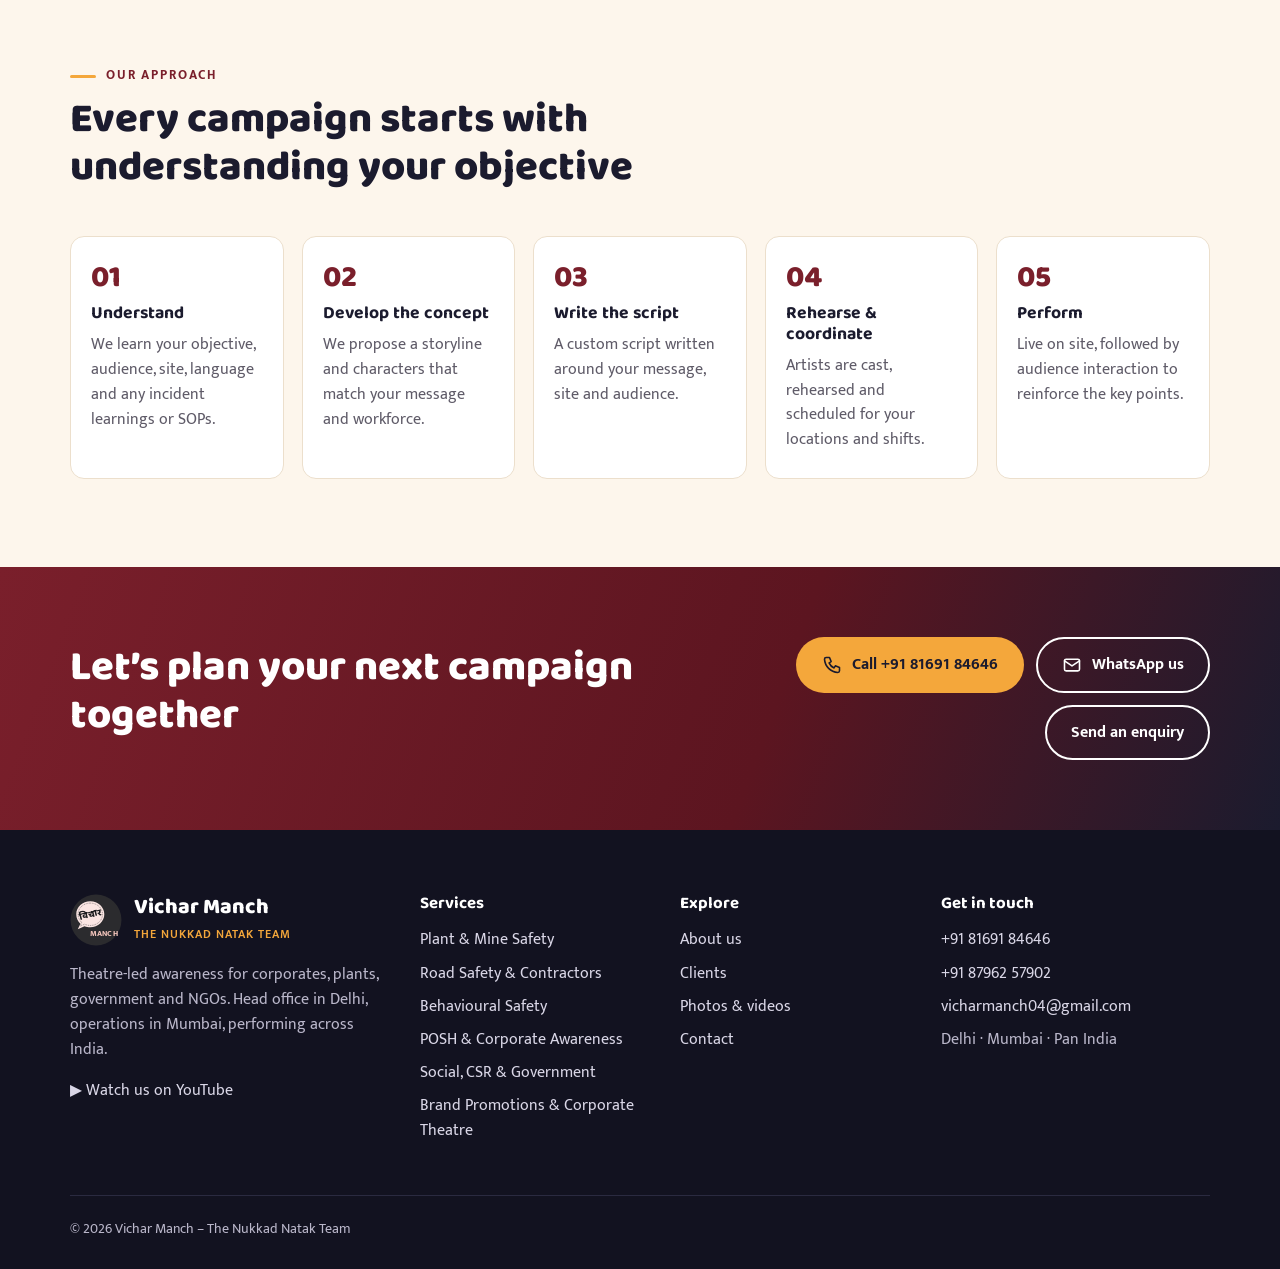
==== commit e8f6bb8d: "About: remove "A poster is read in seconds." (#16) The About page's "Why live theatre" heading now r" ====
--- a/site/about.html
+++ b/site/about.html
@@ -58,7 +58,7 @@
 </div></section><section class="section dark"><div class="wrap split reverse">
   <div class="reveal">
     <span class="kicker">Why live theatre</span>
-    <h2>A poster is read in seconds. A play is remembered.</h2>
+    <h2>A play is remembered.</h2>
     <p>Most workplace communication is one-way: a circular, a slide deck, a banner at the gate. People see it, nod, and forget it.</p>
     <p>A nukkad natak is different. The audience stands in a circle, close to the actors. They laugh, they recognise their colleagues and themselves in the characters, and they see the consequence of a bad decision play out in front of them. That emotional connection is what changes behaviour.</p>
     <ul class="checks"><li>Reaches every level — from senior managers to contract workers</li><li>Works in any language and any literacy level</li><li>Starts conversations that continue after the show</li></ul>
--- a/site/assets/css/style.css
+++ b/site/assets/css/style.css
@@ -222,11 +222,33 @@
 .client { transition: transform .18s ease, box-shadow .18s ease, border-color .18s ease; }
 .client:hover { transform: translateY(-3px); box-shadow: var(--shadow); border-color: var(--gold); }
 .client .client-name { display: block; }
-.client.has-logo { min-height: 150px; gap: 10px; align-content: center; }
-.client.has-logo img { height: 56px; width: auto; max-width: 80%; object-fit: contain; margin: 0 auto; filter: grayscale(.15); transition: filter .18s; }
+.clients { grid-auto-rows: 1fr; }
+.clients .client { min-height: 150px; display: flex; flex-direction: column; align-items: center; justify-content: center; gap: 4px; }
+.client.has-logo { gap: 8px; }
+.client.has-logo img { width: 150px; max-width: 85%; height: 60px; object-fit: contain; margin: 0 auto 4px; filter: grayscale(.15); transition: filter .18s; }
 .client.has-logo:hover img { filter: none; }
 .client.has-logo .client-name { font-size: .98rem; }
 .client small { display: block; font-family: var(--font-body); font-weight: 500; font-size: .85rem; color: var(--muted); }
+/* Client logo marquee (#13): two identical sets; the track moves left by exactly
+   one set (-50%), so the copy takes the original's place with no visible jump. */
+.marquee {
+  position: relative; overflow: hidden; padding: 8px 0;
+  -webkit-mask-image: linear-gradient(90deg, transparent, #000 6%, #000 94%, transparent);
+          mask-image: linear-gradient(90deg, transparent, #000 6%, #000 94%, transparent);
+}
+.marquee-track { display: flex; width: max-content; animation: marquee-rtl 48s linear infinite; will-change: transform; }
+.marquee-set { display: flex; flex: none; }
+.marquee .client { flex: none; width: 210px; min-height: 150px; margin-right: 18px; }
+@keyframes marquee-rtl { from { transform: translate3d(0, 0, 0); } to { transform: translate3d(-50%, 0, 0); } }
+@media (max-width: 620px) {
+  .marquee .client { width: 168px; min-height: 132px; margin-right: 12px; }
+  .marquee-track { animation-duration: 36s; }
+}
+@media (prefers-reduced-motion: reduce) {
+  .marquee { overflow-x: auto; -webkit-mask-image: none; mask-image: none; }
+  .marquee-track { animation: none; }
+  .marquee-set[aria-hidden="true"] { display: none; }
+}
 .gov-band {
   margin-top: 26px; display: grid; grid-template-columns: auto 1fr; gap: 28px; align-items: center;
   background: var(--navy); color: #e8e6f0; border-radius: var(--radius); padding: 30px 34px;
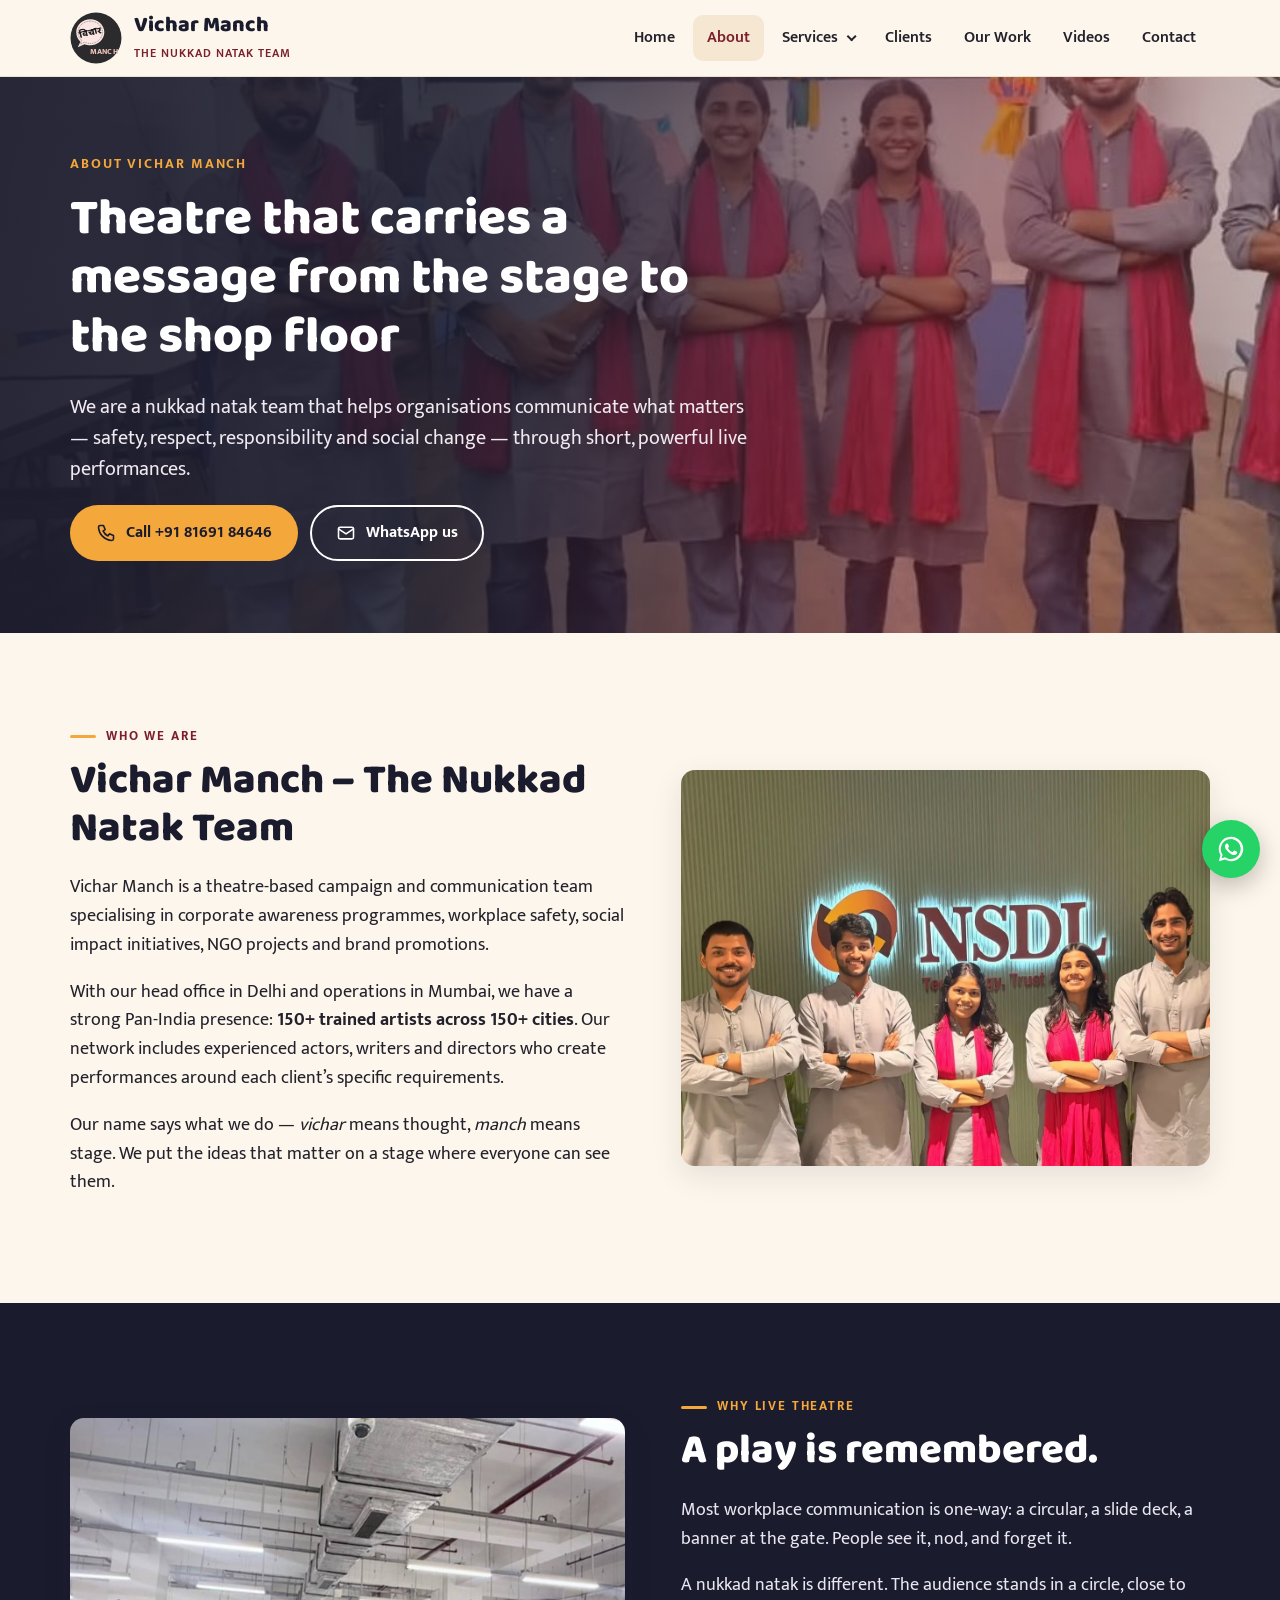
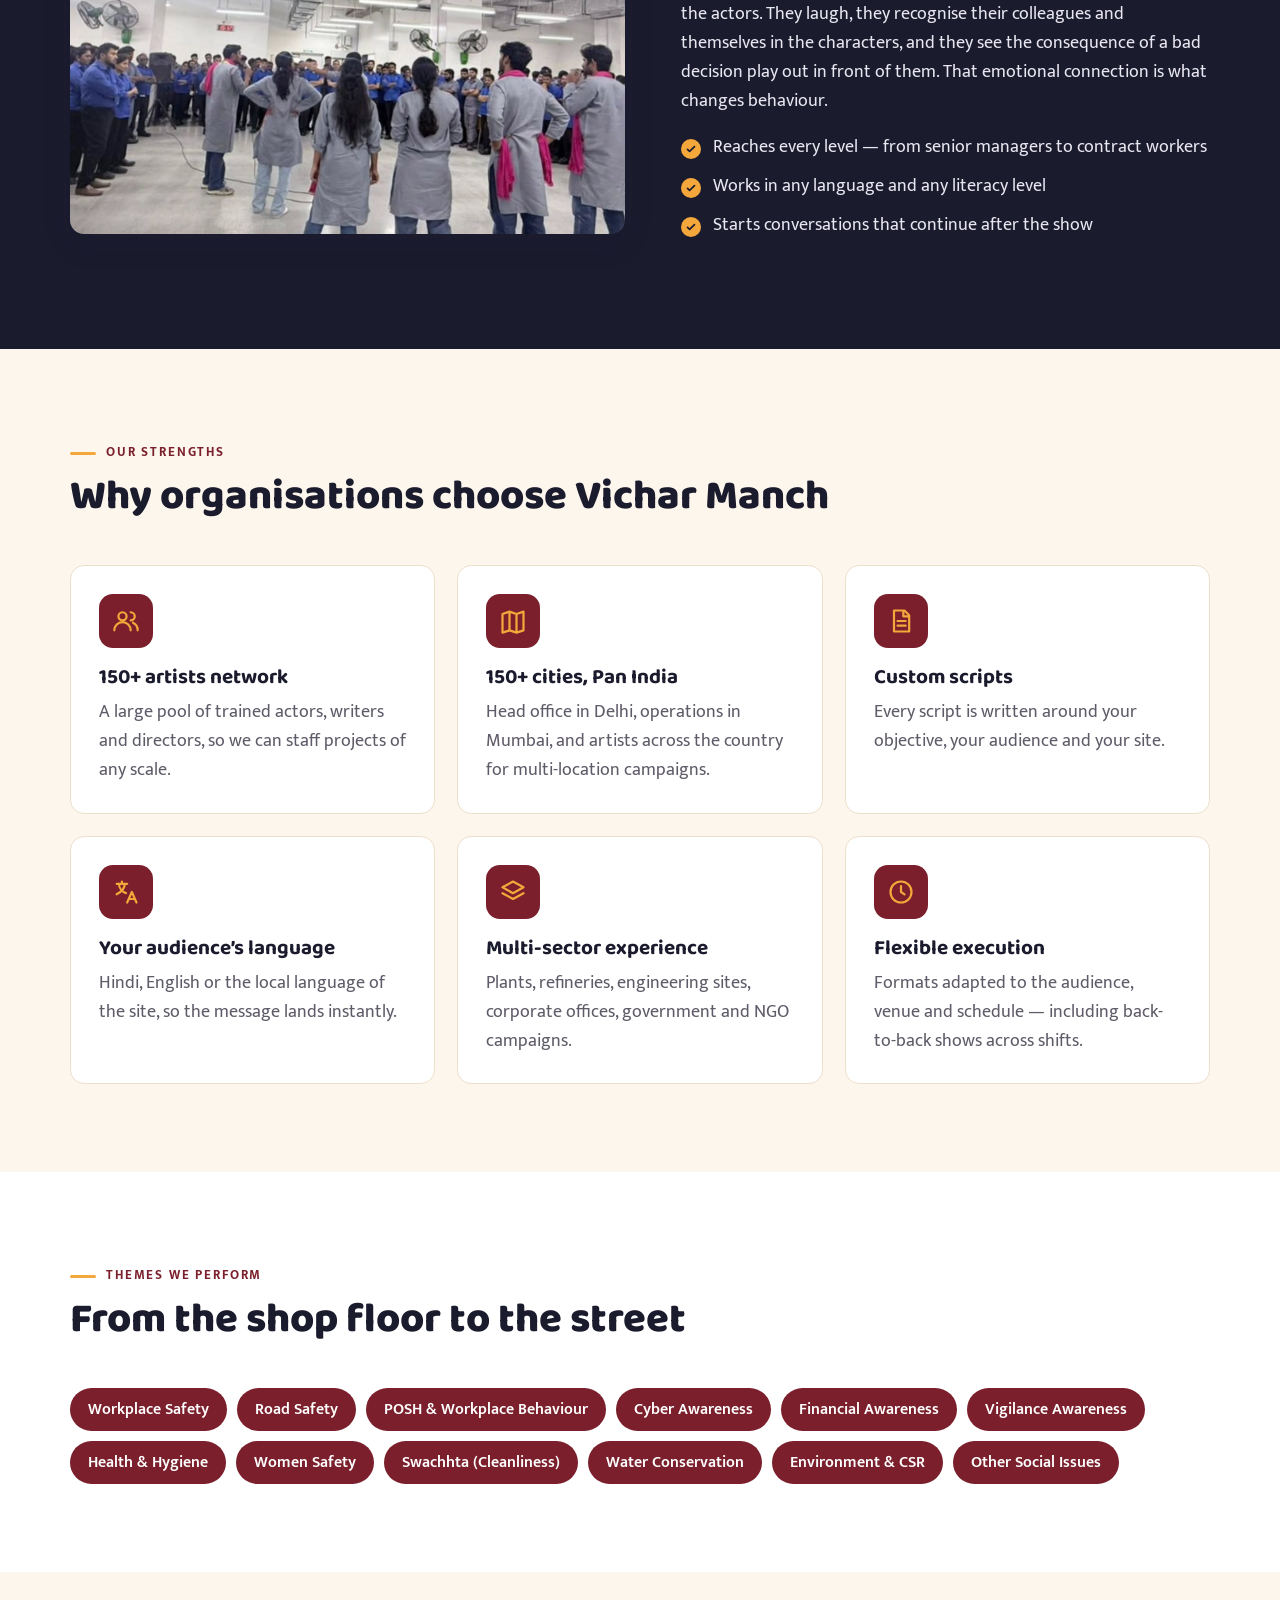
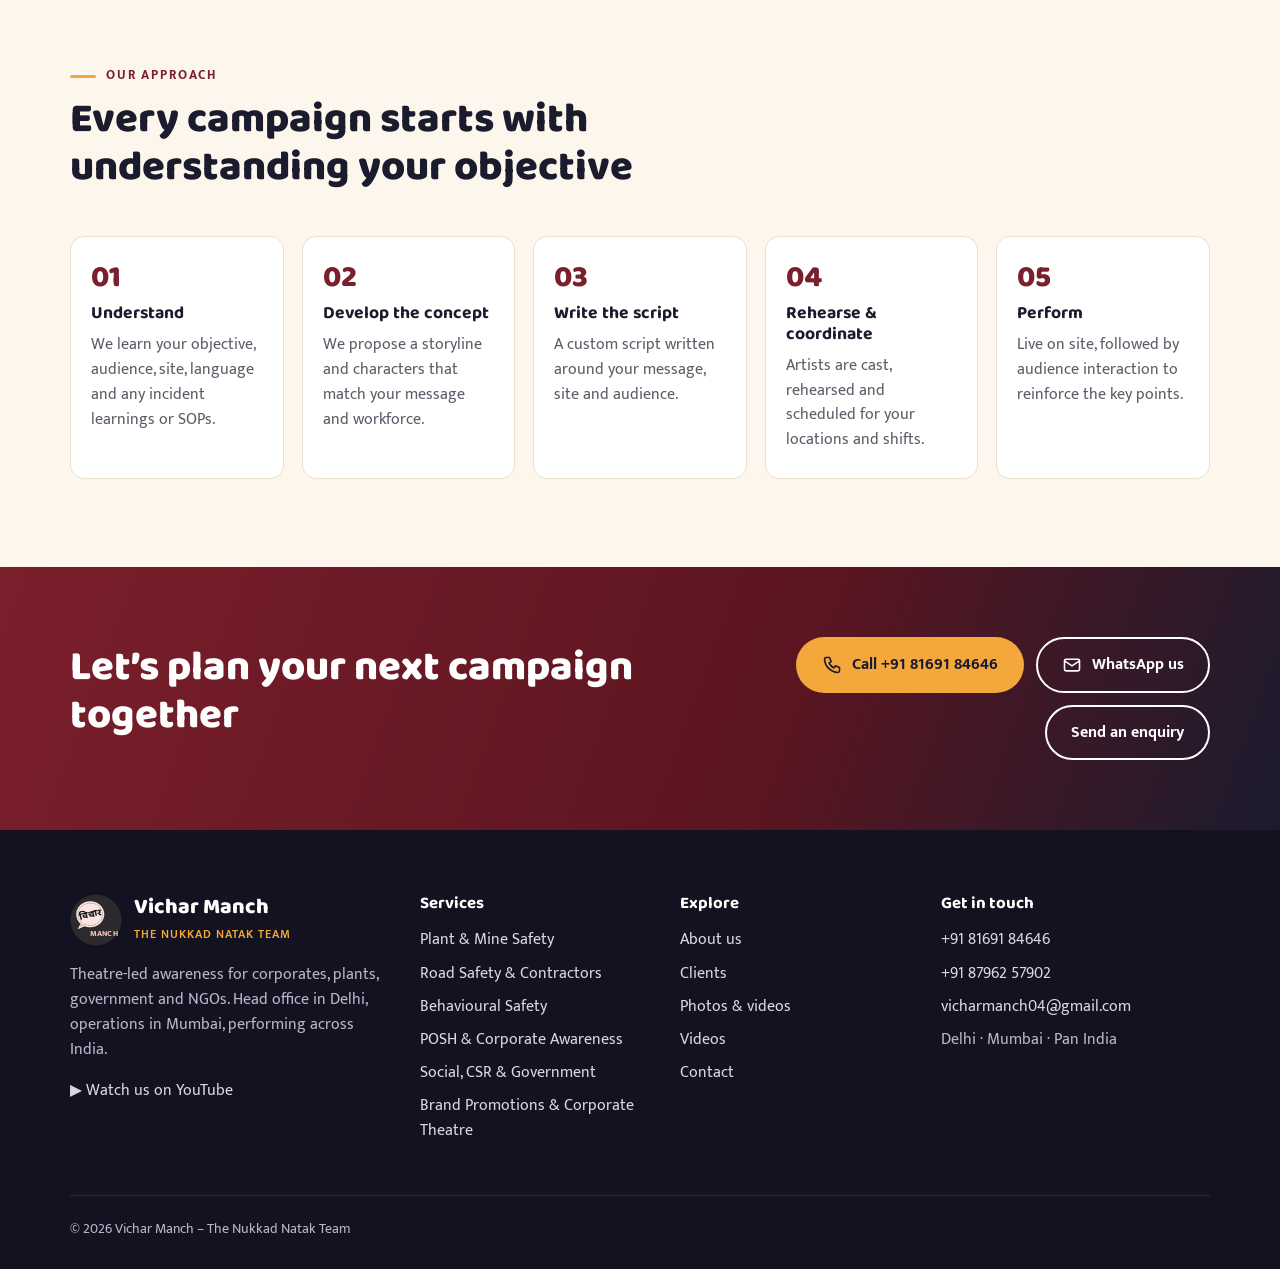
==== commit 2c1394a0: "Lightbox gallery with navigation (#17) and a dedicated Videos page (#18) #17 Photo viewer - Click an" ====
--- a/site/about.html
+++ b/site/about.html
@@ -31,7 +31,7 @@
 </svg><span><span class="brand-name">Vichar Manch</span><span class="brand-sub">The Nukkad Natak Team</span></span></a>
     <button class="nav-toggle" aria-label="Open menu" aria-expanded="false" aria-controls="menu"><span></span><span></span><span></span></button>
     <ul class="menu" id="menu">
-      <li><a href="index.html">Home</a></li><li><a href="about.html" aria-current="page">About</a></li><li class="has-sub"><a href="services.html">Services</a><ul class="submenu"><li><a href="services/plant-mine-safety-plays.html">Plant &amp; Mine Safety</a></li><li><a href="services/road-safety-contractor-awareness.html">Road Safety &amp; Contractors</a></li><li><a href="services/behavioural-safety.html">Behavioural Safety</a></li><li><a href="services/posh-corporate-awareness.html">POSH &amp; Corporate Awareness</a></li><li><a href="services/social-awareness-csr-government.html">Social, CSR &amp; Government</a></li><li><a href="services/brand-promotions-corporate-theatre.html">Brand Promotions &amp; Corporate Theatre</a></li></ul></li><li><a href="clients.html">Clients</a></li><li><a href="gallery.html">Our Work</a></li><li><a href="contact.html">Contact</a></li>
+      <li><a href="index.html">Home</a></li><li><a href="about.html" aria-current="page">About</a></li><li class="has-sub"><a href="services.html">Services</a><ul class="submenu"><li><a href="services/plant-mine-safety-plays.html">Plant &amp; Mine Safety</a></li><li><a href="services/road-safety-contractor-awareness.html">Road Safety &amp; Contractors</a></li><li><a href="services/behavioural-safety.html">Behavioural Safety</a></li><li><a href="services/posh-corporate-awareness.html">POSH &amp; Corporate Awareness</a></li><li><a href="services/social-awareness-csr-government.html">Social, CSR &amp; Government</a></li><li><a href="services/brand-promotions-corporate-theatre.html">Brand Promotions &amp; Corporate Theatre</a></li></ul></li><li><a href="clients.html">Clients</a></li><li><a href="gallery.html">Our Work</a></li><li><a href="videos.html">Videos</a></li><li><a href="contact.html">Contact</a></li>
     </ul>
   </div>
 </header>
@@ -95,7 +95,7 @@
       <div><h4>Services</h4><ul><li><a href="services/plant-mine-safety-plays.html">Plant &amp; Mine Safety</a></li><li><a href="services/road-safety-contractor-awareness.html">Road Safety &amp; Contractors</a></li><li><a href="services/behavioural-safety.html">Behavioural Safety</a></li><li><a href="services/posh-corporate-awareness.html">POSH &amp; Corporate Awareness</a></li><li><a href="services/social-awareness-csr-government.html">Social, CSR &amp; Government</a></li><li><a href="services/brand-promotions-corporate-theatre.html">Brand Promotions &amp; Corporate Theatre</a></li></ul></div>
       <div><h4>Explore</h4><ul>
         <li><a href="about.html">About us</a></li><li><a href="clients.html">Clients</a></li>
-        <li><a href="gallery.html">Photos & videos</a></li><li><a href="contact.html">Contact</a></li></ul></div>
+        <li><a href="gallery.html">Photos & videos</a></li><li><a href="videos.html">Videos</a></li><li><a href="contact.html">Contact</a></li></ul></div>
       <div><h4>Get in touch</h4><ul><li><a href="tel:+918169184646">+91 81691 84646</a></li><li><a href="tel:+918796257902">+91 87962 57902</a></li>
         <li><a href="mailto:vicharmanch04@gmail.com">vicharmanch04@gmail.com</a></li><li>Delhi · Mumbai · Pan India</li></ul></div>
     </div>
--- a/site/assets/css/style.css
+++ b/site/assets/css/style.css
@@ -291,11 +291,47 @@
 }
 .filters button[aria-pressed="true"] { background: var(--maroon); color: #fff; border-color: var(--maroon); }
 
-.lightbox { position: fixed; inset: 0; z-index: 90; background: rgba(15,15,25,.92); display: none; place-items: center; padding: 24px; }
-.lightbox.open { display: grid; }
-.lightbox img { max-height: 82vh; width: auto; border-radius: 10px; }
-.lightbox p { color: #fff; text-align: center; margin-top: 12px; font-weight: 600; }
-.lightbox button { position: absolute; top: 16px; right: 20px; background: none; border: 0; color: #fff; font-size: 2.4rem; cursor: pointer; line-height: 1; }
+/* Lightbox gallery (#17) */
+.lightbox {
+  position: fixed; inset: 0; z-index: 90; display: none; align-items: center; justify-content: center;
+  background: rgba(12, 12, 22, .94); padding: 56px 72px; touch-action: pan-y;
+}
+.lightbox.open { display: flex; animation: lb-fade .2s ease; }
+@keyframes lb-fade { from { opacity: 0; } to { opacity: 1; } }
+.lb-stage { margin: 0; display: flex; flex-direction: column; align-items: center; justify-content: center; max-width: 100%; max-height: 100%; }
+.lb-img {
+  display: block; width: auto; height: auto; max-width: min(92vw, 1400px); max-height: calc(100vh - 140px);
+  object-fit: contain; border-radius: 10px; box-shadow: 0 20px 60px rgba(0,0,0,.45); user-select: none; -webkit-user-drag: none;
+  transition: opacity .22s ease, transform .22s ease;
+}
+.lb-img.out-left { opacity: 0; transform: translateX(-40px); }
+.lb-img.out-right { opacity: 0; transform: translateX(40px); }
+.lb-img.in-right { opacity: 0; transform: translateX(40px); transition: none; }
+.lb-img.in-left { opacity: 0; transform: translateX(-40px); transition: none; }
+.lb-img.in-fade { opacity: 0; transform: scale(.97); transition: none; }
+.lb-count { color: #e8e6f0; font-weight: 600; font-size: .95rem; margin-top: 14px; min-height: 1.2em; letter-spacing: .04em; }
+.lb-btn {
+  position: absolute; display: grid; place-items: center; border: 0; cursor: pointer; color: #fff; line-height: 1;
+  background: rgba(255,255,255,.12); border-radius: 50%; transition: background .15s ease, transform .15s ease;
+}
+.lb-btn:hover, .lb-btn:focus-visible { background: var(--gold); color: var(--navy); outline: none; }
+.lb-close { top: 16px; right: 16px; width: 48px; height: 48px; font-size: 2rem; }
+.lb-prev, .lb-next { top: 50%; width: 56px; height: 56px; font-size: 2.6rem; transform: translateY(-50%); padding-bottom: 6px; }
+.lb-prev { left: 12px; }
+.lb-next { right: 12px; }
+.lb-prev:hover, .lb-next:hover { transform: translateY(-50%) scale(1.06); }
+.lightbox.single .lb-prev, .lightbox.single .lb-next { display: none; }
+@media (max-width: 620px) {
+  .lightbox { padding: 64px 8px 72px; }
+  .lb-img { max-width: 96vw; max-height: calc(100vh - 170px); }
+  .lb-prev, .lb-next { top: auto; bottom: 14px; transform: none; width: 50px; height: 50px; }
+  .lb-prev:hover, .lb-next:hover { transform: scale(1.06); }
+  .lb-prev { left: calc(50% - 64px); }
+  .lb-next { right: calc(50% - 64px); }
+  .lb-count { position: absolute; bottom: 76px; left: 0; right: 0; text-align: center; margin: 0; pointer-events: none; }
+}
+@media (prefers-reduced-motion: reduce) { .lb-img, .lightbox.open { transition: none; animation: none; } }
+.gallery figure:focus-visible { outline: 3px solid var(--gold); outline-offset: 3px; }
 
 /* ---------- Videos ---------- */
 .videos { display: grid; grid-template-columns: repeat(3, 1fr); gap: 22px; }
@@ -314,6 +350,24 @@
 .video h3 { font-size: 1.05rem; padding: 16px 18px 4px; margin: 0; }
 .video p { font-size: .92rem; padding: 0 18px 16px; margin: 0; color: var(--muted); }
 .section.dark .video p { color: #b9b6c9; }
+
+/* ---------- Videos gallery (#18) ---------- */
+.vgallery { display: grid; grid-template-columns: repeat(3, 1fr); gap: 26px; }
+.vcard {
+  background: var(--paper); border: 1px solid var(--line); border-radius: var(--radius); overflow: hidden;
+  display: flex; flex-direction: column; transition: transform .2s ease, box-shadow .2s ease;
+}
+.vcard:hover, .vcard:focus-within { transform: translateY(-4px); box-shadow: var(--shadow); }
+.vcard .video-frame { overflow: hidden; }
+.vcard .video-frame img { transition: transform .45s ease, opacity .2s ease; opacity: 1; }
+.vcard:hover .video-frame img { transform: scale(1.05); }
+.vcard .play { width: 58px; height: 40px; border-radius: 10px; opacity: .92; }
+.vcard .play::after { border-left-width: 15px; border-top-width: 9px; border-bottom-width: 9px; }
+.vcard-body { padding: 18px 20px 22px; }
+.vcard-body h3 { font-size: 1.12rem; margin-bottom: .35em; }
+.vcard-body p { color: var(--muted); font-size: .97rem; margin: 0; line-height: 1.5; }
+@media (max-width: 900px) { .vgallery { grid-template-columns: repeat(2, 1fr); gap: 20px; } }
+@media (max-width: 620px) { .vgallery { grid-template-columns: 1fr; } }
 
 /* ---------- FAQ ---------- */
 .faq details { background: var(--paper); border: 1px solid var(--line); border-radius: var(--radius); margin-bottom: 12px; }
